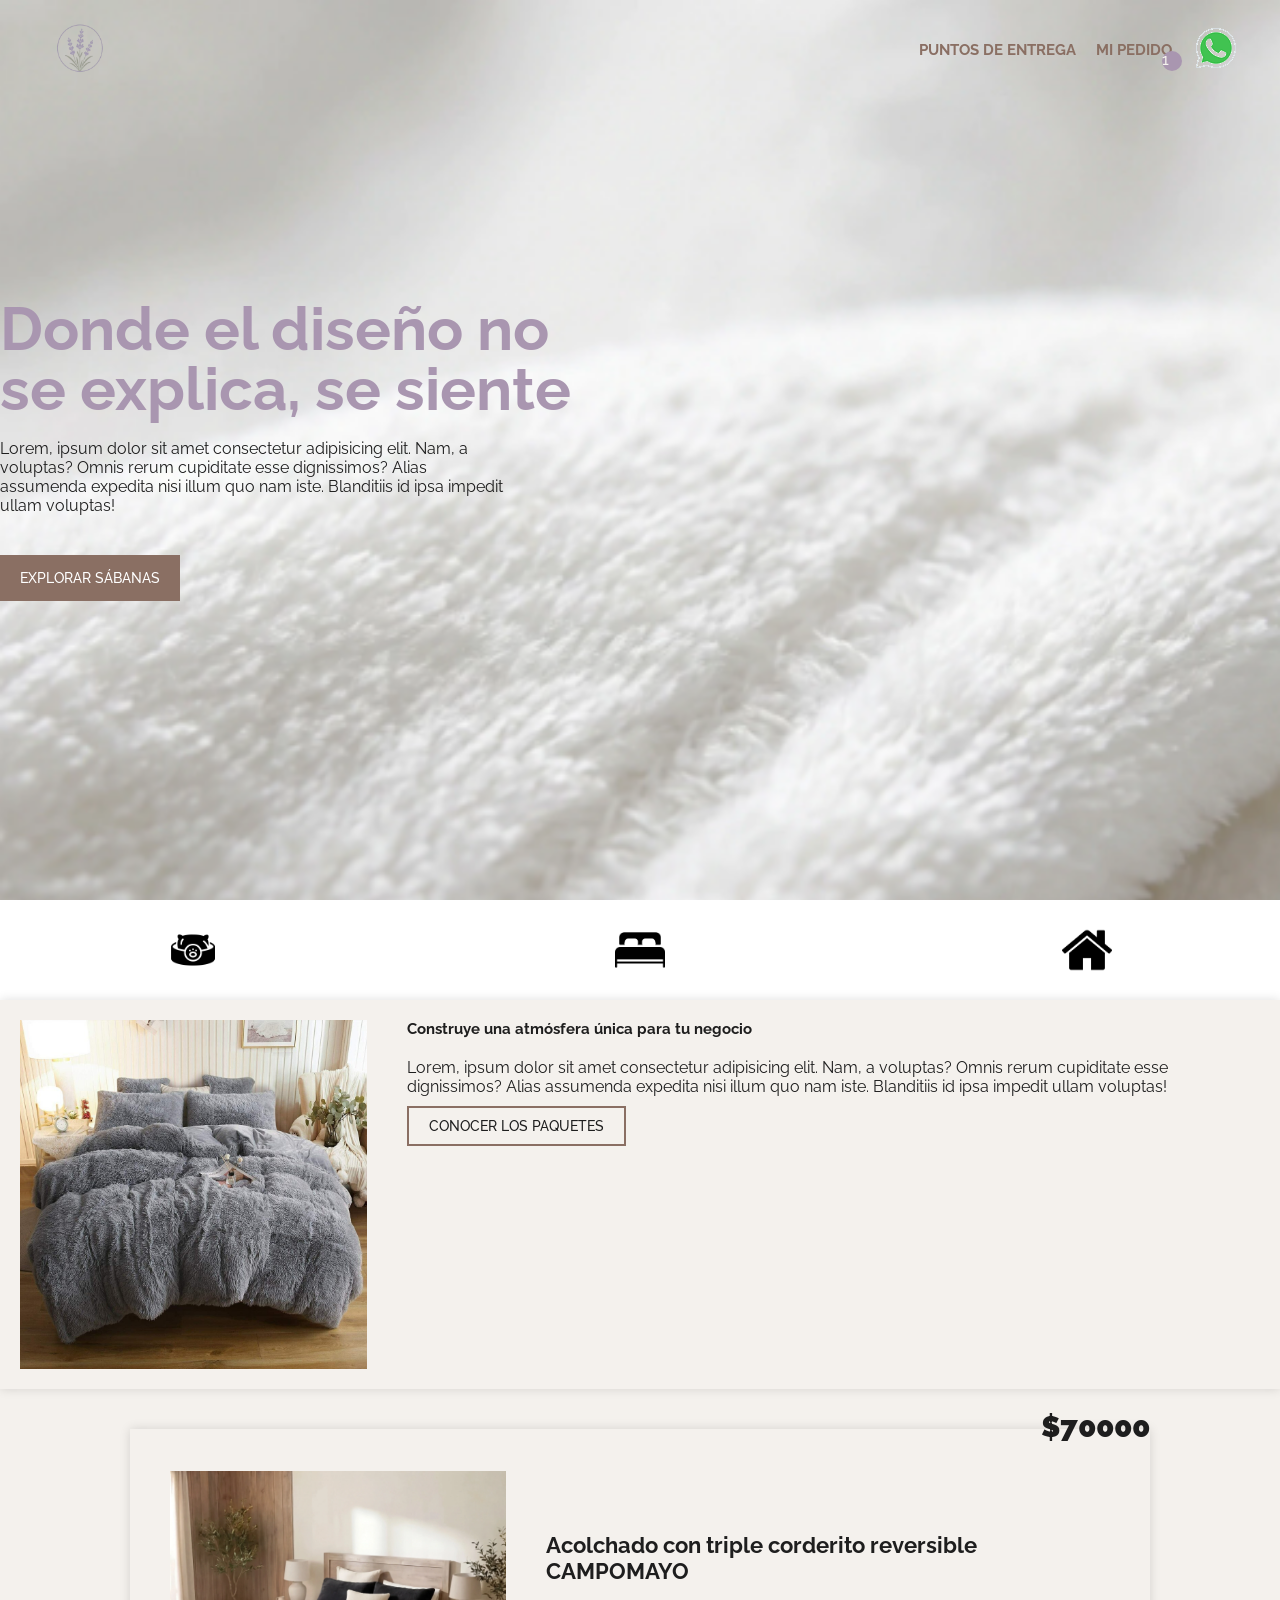
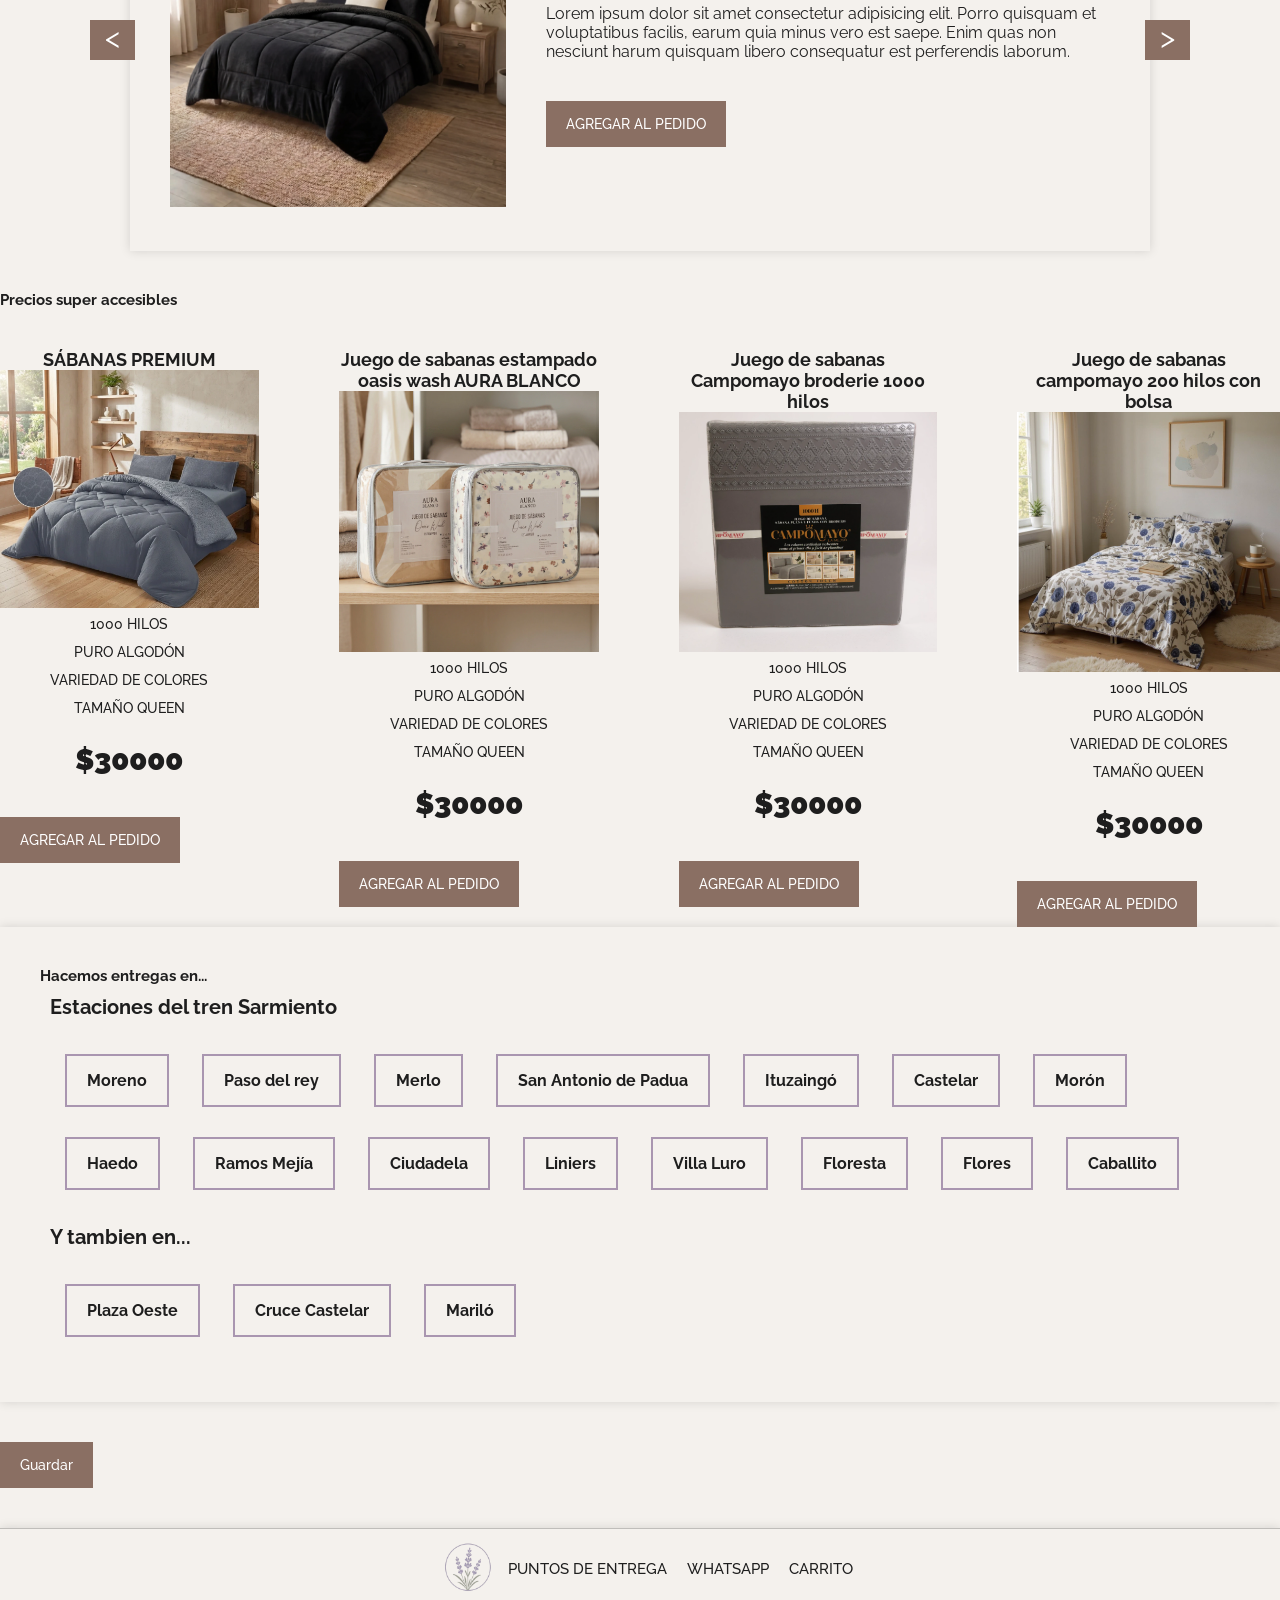
==== index.html @ 18beac32 "Soluciona funcionamiento del botón eliminar" ====
<!DOCTYPE html>
<html lang="en">
<head>
    <meta charset="UTF-8">
    <meta name="viewport" content="width=device-width, initial-scale=1.0">
    <title>Serena</title>
    <link rel="icon" href="./src/assets/images/Serena_logo.png" type="images/x-png">
    <link rel="preconnect" href="https://fonts.googleapis.com">
    <link rel="preconnect" href="https://fonts.gstatic.com" crossorigin>
    <link href="https://fonts.googleapis.com/css2?family=Raleway:ital,wght@0,100..900;1,100..900&display=swap" rel="stylesheet">
    <link rel="stylesheet" href="./styles.css">
    <link rel="stylesheet" href="./common.css">
</head>
<body>
    <header>
        <div class="header-container">
            <div class="logo-container">
                <img src="./src/assets/images/Serena_logo.png" alt="Lavandas logo de Serena">
            </div>
            <nav class="header-nav">
                <ul>
                    <li><a href="#delivery-points">PUNTOS DE ENTREGA</a></li>
                    <li>
                        <div class="mi-pedido">
                            <a href="./pedidos.html">MI PEDIDO</a>
                            <div class="numero">1</div>
                        </div>
                    </li>
                    <li><a href="https://wa.me/541136848154?text=Hola!%20Quiero%20hacer%20un%20pedido" target="_blank"><img class="wsp" src="./src/assets/images/icons8-whatsapp.gif" alt="WHATSAPP"></a></li>
                </ul>
            </nav>
        </div>
    </header>
    <main>
        <section id="inicio" class="grand-section">
            <div class="max-content">
                <div class="container">
                    <h1>Donde el diseño no se explica, se siente</h1>
                    <p>
                        Lorem, ipsum dolor sit amet consectetur adipisicing elit.
                         Nam, a voluptas? Omnis rerum cupiditate esse dignissimos? 
                         Alias assumenda expedita nisi illum quo nam iste. Blanditiis id ipsa impedit ullam voluptas!
                    </p>
                    <a href="#" class="link-default">EXPLORAR SÁBANAS</a>
                </div>
            </div>
        </section>
        <section class="brand-section">
            <img src="./src/assets/images/cama-para-mascotas.png" alt="Logo1">
            <img src="./src/assets/images/cama.png" alt="Logo2">
            <img src="./src/assets/images/casa.png" alt="Logo3">
        </section>
        <section class="presentation-section">
            <div class="presentation-container-image">
                <img src="./src/assets/images/Principal.jpg" alt="imagenDePresentacion">
            </div>
            <div class="presentation-text">
                <h2>Construye una atmósfera única para tu negocio</h2>
                <p>
                    Lorem, ipsum dolor sit amet consectetur adipisicing elit.
                        Nam, a voluptas? Omnis rerum cupiditate esse dignissimos? 
                        Alias assumenda expedita nisi illum quo nam iste. Blanditiis id ipsa impedit ullam voluptas!
                </p>
                <a href="#" class="link-default link-presentation">CONOCER LOS PAQUETES</a>
            </div>
        </section>
        <section class="slider-product-section">
            <div class="slider-container">
                <div class="slide-product">
                    <div class="slider-container-image">
                        <img src="./src/assets/images/Acolchado con triple corderito reversible CAMPOMAYO.png" alt="Producto1">
                    </div>
                    <div class="slide-container-description">
                        <h3>Acolchado con triple corderito reversible CAMPOMAYO</h3>
                        <p>Lorem ipsum dolor sit amet consectetur adipisicing elit. 
                            Porro quisquam et voluptatibus facilis, earum quia minus vero est saepe. 
                            Enim quas non nesciunt harum quisquam libero consequatur est perferendis laborum.
                        </p>
                        <button 
                        class="link-default agregar-pedido"
                        data-nombre="Acolchado con triple corderito reversible CAMPOMAYO"
                        data-precio="25000"
                        data-imagen="./src/assets/images/Acolchado con triple corderito reversible CAMPOMAYO.png"
                        data-cantidad="0">
                            AGREGAR AL PEDIDO
                        </button>
                        <p class="slide-product-price">$70000</p>
                    </div>
                </div>
                <div class="slide-product">
                    <div class="slider-container-image">
                        <img src="./src/assets/images/Acolchado terra soft 2 en 1 reversible liso AURA BLANCO.png" alt="Producto2">
                    </div>
                    <div class="slide-container-description">
                        <h3>Acolchado terra soft 2 en 1 reversible liso AURA BLANCO</h3>
                        <p>Lorem ipsum dolor sit amet consectetur adipisicing elit. 
                            Porro quisquam et voluptatibus facilis, earum quia minus vero est saepe. 
                            Enim quas non nesciunt harum quisquam libero consequatur est perferendis laborum.
                        </p>
                        <button 
                        class="link-default agregar-pedido"
                        data-nombre="Acolchado terra soft 2 en 1 reversible liso AURA BLANCO"
                        data-precio="25000"
                        data-imagen="../src/assets/images/Acolchado terra soft 2 en 1 reversible liso AURA BLANCO.png"
                        data-cantidad="0">
                            AGREGAR AL PEDIDO
                        </button>
                        <p class="slide-product-price">$30000</p>
                    </div>
                </div>
                <div class="slide-product">
                    <div class="slider-container-image">
                        <img src="./src/assets/images/Pijama conjunto polar teddy con capucha PARIS.png" alt="Producto3">
                    </div>
                    <div class="slide-container-description">
                        <h3>Pijama conjunto polar teddy con capucha PARIS</h3>
                        <p>Lorem ipsum dolor sit amet consectetur adipisicing elit. 
                            Porro quisquam et voluptatibus facilis, earum quia minus vero est saepe. 
                            Enim quas non nesciunt harum quisquam libero consequatur est perferendis laborum.
                        </p>
                        <button 
                        class="link-default agregar-pedido"
                        data-nombre="Pijama conjunto polar teddy con capucha PARISPijama conjunto polar teddy con capucha PARIS"
                        data-precio="30000"
                        data-imagen="./src/assets/images/Pijama conjunto polar teddy con capucha PARIS.png"
                        data-cantidad="0">
                            AGREGAR AL PEDIDO
                        </button>
                        <p class="slide-product-price">$30000</p>
                    </div>
                </div>
                <div class="slide-product">
                    <div class="slider-container-image agregar-pedido">
                        <img src="./src/assets/images/Manta piel de mono con corderito a tono.png" alt="Producto4">
                    </div>
                    <div class="slide-container-description">
                        <h3>Manta piel de mono con corderito a tono</h3>
                        <p>Lorem ipsum dolor sit amet consectetur adipisicing elit. 
                            Porro quisquam et voluptatibus facilis, earum quia minus vero est saepe. 
                            Enim quas non nesciunt harum quisquam libero consequatur est perferendis laborum.
                        </p>
                        <button 
                        class="link-default agregar-pedido"
                        data-nombre="Manta piel de mono con corderito a tono"
                        data-precio="35000"
                        data-imagen="./src/assets/images/Manta piel de mono con corderito a tono.png"
                        data-cantidad="0">
                            AGREGAR AL PEDIDO
                        </button>
                        <p class="slide-product-price">$35000</p>
                    </div>
                </div>
                <button class="arrow arrow-left"><</button>
                <button class="arrow arrow-right">></button>
            </div>
        </section>

        <section class="product-section-max-content">
            <h2>Precios super accesibles</h2>
            <div class="products-container">
                <div class="product">
                    <h4 class="product-name">SÁBANAS PREMIUM</h4>
                    <img src="./src/assets/images/EdredonConCorderito.png" alt="product1">
                    <ul>
                        <li>1000 HILOS</li>
                        <li>PURO ALGODÓN</li>
                        <li>VARIEDAD DE COLORES</li>
                        <li>TAMAÑO QUEEN</li>
                    </ul>
                    <p class="product-price">$30000</p>
                    <button
                    class="link-default agregar-pedido"
                    data-nombre="Sábanas Premium"
                    data-precio="30000"
                    data-imagen="./src/assets/images/EdredonConCorderito.png"
                    data-cantidad="0">
                        AGREGAR AL PEDIDO
                    </button>
                </div>
                <div class="product">
                    <h4 class="product-name">Juego de sabanas estampado oasis wash AURA BLANCO</h4>
                    <img src="./src/assets/images/Juego de sabanas estampado oasis wash AURA BLANCO.png" alt="product3">
                    <ul>
                        <li>1000 HILOS</li>
                        <li>PURO ALGODÓN</li>
                        <li>VARIEDAD DE COLORES</li>
                        <li>TAMAÑO QUEEN</li>
                    </ul>
                    <p class="product-price">$30000</p>
                    <button
                    class="link-default agregar-pedido"
                    data-nombre="Juego de sabanas estampado oasis wash AURA BLANCO"
                    data-precio="25000"
                    data-imagen="./src/assets/images/Juego de sabanas estampado oasis wash AURA BLANCO.png"
                    data-cantidad="0">
                        AGREGAR AL PEDIDO
                    </button>
                </div>
                <div class="product">
                    <h4 class="product-name">Juego de sabanas Campomayo broderie 1000 hilos</h4>
                    <img src="./src/assets/images/Juego de sabanas Campomayo broderie 1000 hilos.png" alt="product4">
                    <ul>
                        <li>1000 HILOS</li>
                        <li>PURO ALGODÓN</li>
                        <li>VARIEDAD DE COLORES</li>
                        <li>TAMAÑO QUEEN</li>
                    </ul>
                    <p class="product-price">$30000</p>
                    <button
                    class="link-default agregar-pedido"
                    data-nombre="Juego de sabanas estampado oasis wash AURA BLANCO"
                    data-precio="25000"
                    data-imagen="./src/assets/images/Juego de sabanas Campomayo broderie 1000 hilos.png"
                    data-cantidad="0">
                        AGREGAR AL PEDIDO
                    </button>
                </div>
                <div class="product">
                    <h4 class="product-name">Juego de sabanas campomayo 200 hilos con bolsa</h4>
                    <img src="./src/assets/images/Juego de sabanas campomayo 200 hilos con bolsa.png" alt="product5">
                    <ul>
                        <li>1000 HILOS</li>
                        <li>PURO ALGODÓN</li>
                        <li>VARIEDAD DE COLORES</li>
                        <li>TAMAÑO QUEEN</li>
                    </ul>
                    <p class="product-price">$30000</p>
                    <button
                    class="link-default agregar-pedido"
                    data-nombre="Juego de sabanas campomayo 200 hilos con bolsa"
                    data-precio="20000"
                    data-imagen="./src/assets/images/Juego de sabanas campomayo 200 hilos con bolsa.png"
                    data-cantidad="0">
                        AGREGAR AL PEDIDO
                    </button>
                </div>
            </div>
        </section>
        <section id="delivery-points" class="delivery-point-section">
            <h2> Hacemos entregas en... </h2>
            <h3>Estaciones del tren Sarmiento</h3>
            <div class="delivery-points">
                <p>Moreno</p>
                <p>Paso del rey</p>
                <p>Merlo</p>
                <p>San Antonio de Padua</p>
                <p>Ituzaingó</p>
                <p>Castelar</p>
                <p>Morón</p>
                <p>Haedo</p>
                <p>Ramos Mejía</p>
                <p>Ciudadela</p>
                <p>Liniers</p>
                <p>Villa Luro</p>
                <p>Floresta</p>
                <p>Flores</p>
                <p>Caballito</p>
            </div>
            <h3>Y tambien en...</h3>
            <div class="delivery-points">
                <p>Plaza Oeste</p>
                <p>Cruce Castelar</p>
                <p>Mariló</p>
            </div>
        </section>        
        <div class="product" >
            <button id="guardar" class="link-default">Guardar</button>
        </div>
    </main>
    <footer>
        <div class="footer-container">
            <div class="footer-container-logo">
                <img src="./src/assets/images/Serena_logo.png" alt="Logo Serena">
            </div>
            <nav class="nav-footer">
                <ul>
                    <li>PUNTOS DE ENTREGA</li>
                    <li>WHATSAPP</li>
                    <li>CARRITO</li>
                </ul>
            </nav>
        </div>
    </footer>
    <script src="./agregarProducto.js"></script>
    <script src="./sumarCantidad.js"></script>
</body>
</html>
---- styles.css ----
.max-content{
    max-width: 150rem;
    margin-inline: auto;
}   

.container p{
    max-width: 40%;
    font-size: 1.6rem;
}

.link-default{
    display: inline-block;
    padding: 1.5rem 2rem;
    text-decoration: none;
    font-size: 1.4rem;
    font-weight: 500;
    background-color: var(--secondary-color);
    color: white;
    margin-top: 4rem;
    border: none;

    transition: all .3s ease;
}

.link-default:hover{
    transform: scale(1.1);
    cursor: pointer;
}
.container{
    height: 100vh;
    align-content: center;
    background-image: url(./src/assets/images/portada.png);
    background-size: cover;
}

.grand-section h1{
    font-size: 6rem;
    max-width: 70%;
    color: var(--primary-color);
    text-wrap: balance;
    line-height: 1;
}

.link-presentation{
    border: 2px solid var(--secondary-color);
    background: none;
    padding: 1rem 2rem;
    margin-top: 1rem;
    color: var(--black-color);
}

.brand-section{
    margin-top: 0;
    display: flex;
    justify-content: center;
    align-items: center;
    gap: 6rem;
    height: 10rem;
    background-color: #ffff;
}

.brand-section img{
    height: 5rem;
    object-fit: scale-down;
    filter: grayscale(1);
}

.presentation-section{
    display: flex;
    gap: 4rem;
    box-shadow: 0 0 1rem #0002;
    padding: 2rem;
}

.presentation-container-image{
    flex-basis: 50%;
    max-height: 50rem;
}

.presentation-container-image img{
    object-fit: cover;
    height: 100%;
}

.presentation-container-text{
    flex-basis: 50%;
    padding: 2rem;
    align-content: center;
}

.presentation-max-content{
    max-width: 70%;
    margin-inline: auto;
}

.slider-product-section{
    max-width: 110rem;
    margin-inline: auto;
    position: relative;
    overflow: hidden;
}

.slider-container{
    display: flex;
    gap: 8rem;
    padding: 4rem;
    transition: transform .5s ease;
}

.arrow{
    position: absolute;
    top: calc(50% - 2rem);
    border: none;
    background-color: var(--secondary-color);
    font-size: 3rem;
    padding: 0 1.5rem .5rem;
    color: white;
}

.arrow-right{
    right: 0;
}

.arrow-left{
    left: 0;
}

.slide-product{
    position: relative;
    flex-basis: 100%;
    flex-shrink: 0;
    box-shadow: 0 0 10px #0002;
    display: flex;
    align-items: center;
    gap: 4rem;
    padding: 4rem;
}

.slide-container-image{
    flex-basis: 40%;
    flex-shrink: 0;
}

.slide-container-description{
    flex-basis: 60%;
    flex-shrink: 0;
}

.slide-container-description h3{
    font-size: 2.2rem;
}

.slide-product-price{
    font-size: 3rem;
    font-weight: 900;
    position: absolute;
    top: -4rem;
    right: 0;
}

.product-title{
    text-align: center;
}

.products-container{
    margin-top: 4rem;
    display: flex;
    gap: 8rem;
}

.product-name{
    text-align: center;
    font-size: 1.8rem;
}

.product > ul > li{
    font-size: 1.4rem;
    font-weight: 500;
    list-style: none;
    line-height: 2;
    text-align: center;
}

.product-price{
    font-size: 3rem;
    font-weight: 900;
    text-align: center;
}

.link-product{
    display: block;
    width: max-content;
    margin-inline: auto;
}

footer{
    margin-top: 4rem;
    padding: 2rem 8rem;
    height: 8rem;
    display: flex;
    justify-content: space-between;
    align-items: center;
    border-top: 1px solid #5555;
    box-shadow: 0 0 1rem #0002;
}

.footer-container-logo{
    width: 8rem;
}

.delivery-point-section{
    display: flex;
    flex-direction: column;
    box-shadow: 0 0 1rem #0002;
    padding: 4rem;
}

.delivery-point-section p{
    border: 0.2rem solid var(--primary-color);
    color: var(--black-color);
    display: inline-block;
    padding: 1.5rem 2rem;
    font-weight: 700;
    margin: 1.5rem;

    transition: all .3s ease;
}
.delivery-point-section p:hover{
    background-color: var(--primary-color);
    color: var(--bg-color);
    transform: scale(1.1);
    cursor: pointer;
}
.delivery-points{
    padding: 1rem;
}

.delivery-point-section h3{
    font-size: 2rem;
    color: var(--black-color);
    margin: 1rem;
}

.mi-pedido{
    position: relative;
}

.numero{
    position: absolute;
    display: inline-block;
    margin-top: 1rem;
    margin-left: -1rem;
    height: 2rem;
    width: 2rem;
    background-color: var(--primary-color);
    border-radius: 50%;
    color: var(--bg-color);
}

.mis-pedidos{
    display: inline-block;
    margin-top: 1rem;
}

@media(max-width: 768px){

    .max-content{
        margin: 5px;
    }

    .grand-section h1{
        font-size: 4rem;
        max-width: 100%;
    }

    .grand-section p{
        max-width: 100%;
    }

    .header-nav ul li,
    .nav-footer ul li{
        font-size: 1rem;
    }

    
    .presentation-section{
        flex-direction: column;
    }

    .brand-section{
        gap: 4rem;
        height: 6rem;
        background-color: #ffff;
    }

    .brand-section img{
        height: 4rem;
        object-fit: scale-down;
        filter: grayscale(1);
    }

    .slide-product, .products-container{
        flex-direction: column;
    }

    .link-default{
        display: block;
        width: fit-content;
        margin-inline: auto;
    }
}
---- common.css ----
*{
    margin: 0px;
    padding: 0px;
    box-sizing: border-box;
    font-family: "Raleway", sans-serif;
}

:root{
    --bg-color:#F4F1ED;
    --primary-color: #A996B0;
    --secondary-color: #8A6F63;
    --black-color: #1E1E1E;
}
.raleway {
  font-family: "Raleway", sans-serif;
  font-optical-sizing: auto;
  font-weight: 400;
  font-style: normal;
}

html{
    font-size: 10px;
}

body{
    background-color: var(--bg-color);
    color: var(--black-color);
}
header{
    position: absolute;
    top: 0;
    width: 100%;
}

a{
    text-decoration: none;
    font-weight: 700;
    color: var(--secondary-color);

    transition: all .3s ease;
}
a:hover{
    font-size: 1.7rem;
}

.header-container, .footer-container{
    display: flex;
    justify-content: space-between;
    align-items: center;
    height: 10rem;
    max-width: 120rem;
    margin-inline: auto;
}
.grand-section{
    margin-top: 0;
    height: 100vh;
    background: linear-gradient(to right, #0002 40%, transparent 60%);
    background-size: cover;
    background-position: bottom;
}

.logo-container{
    width: 8rem;
}

.footer-container-logo{
    width: 8rem;
}

nav ul{
    display: flex;
    gap: 2rem;
    align-items: center;
}

.header-nav ul li,
.nav-footer ul li{
    list-style: none;
    font-size: 1.5rem;
    font-weight: 500;
}
p{
    font-size: 1.6rem;
    margin-top: 2rem;
}

img{
    width: 100%;
}
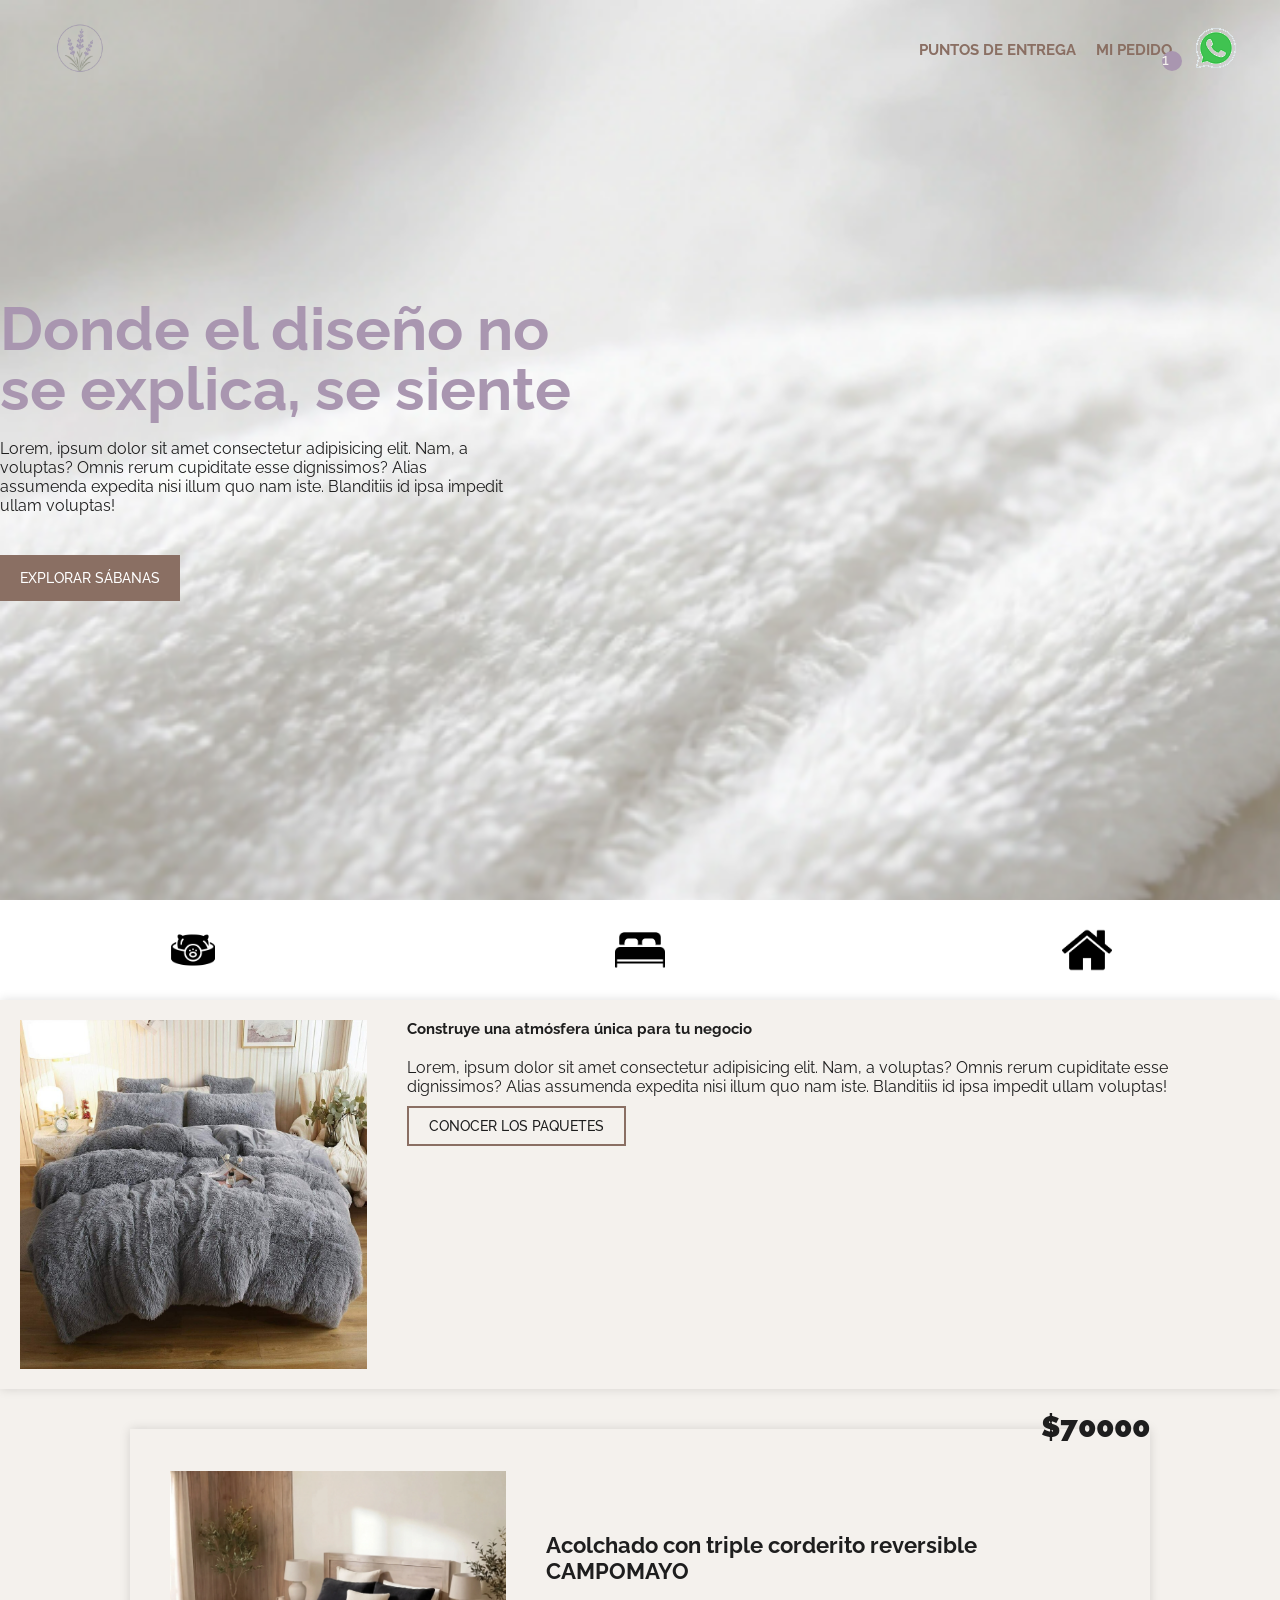
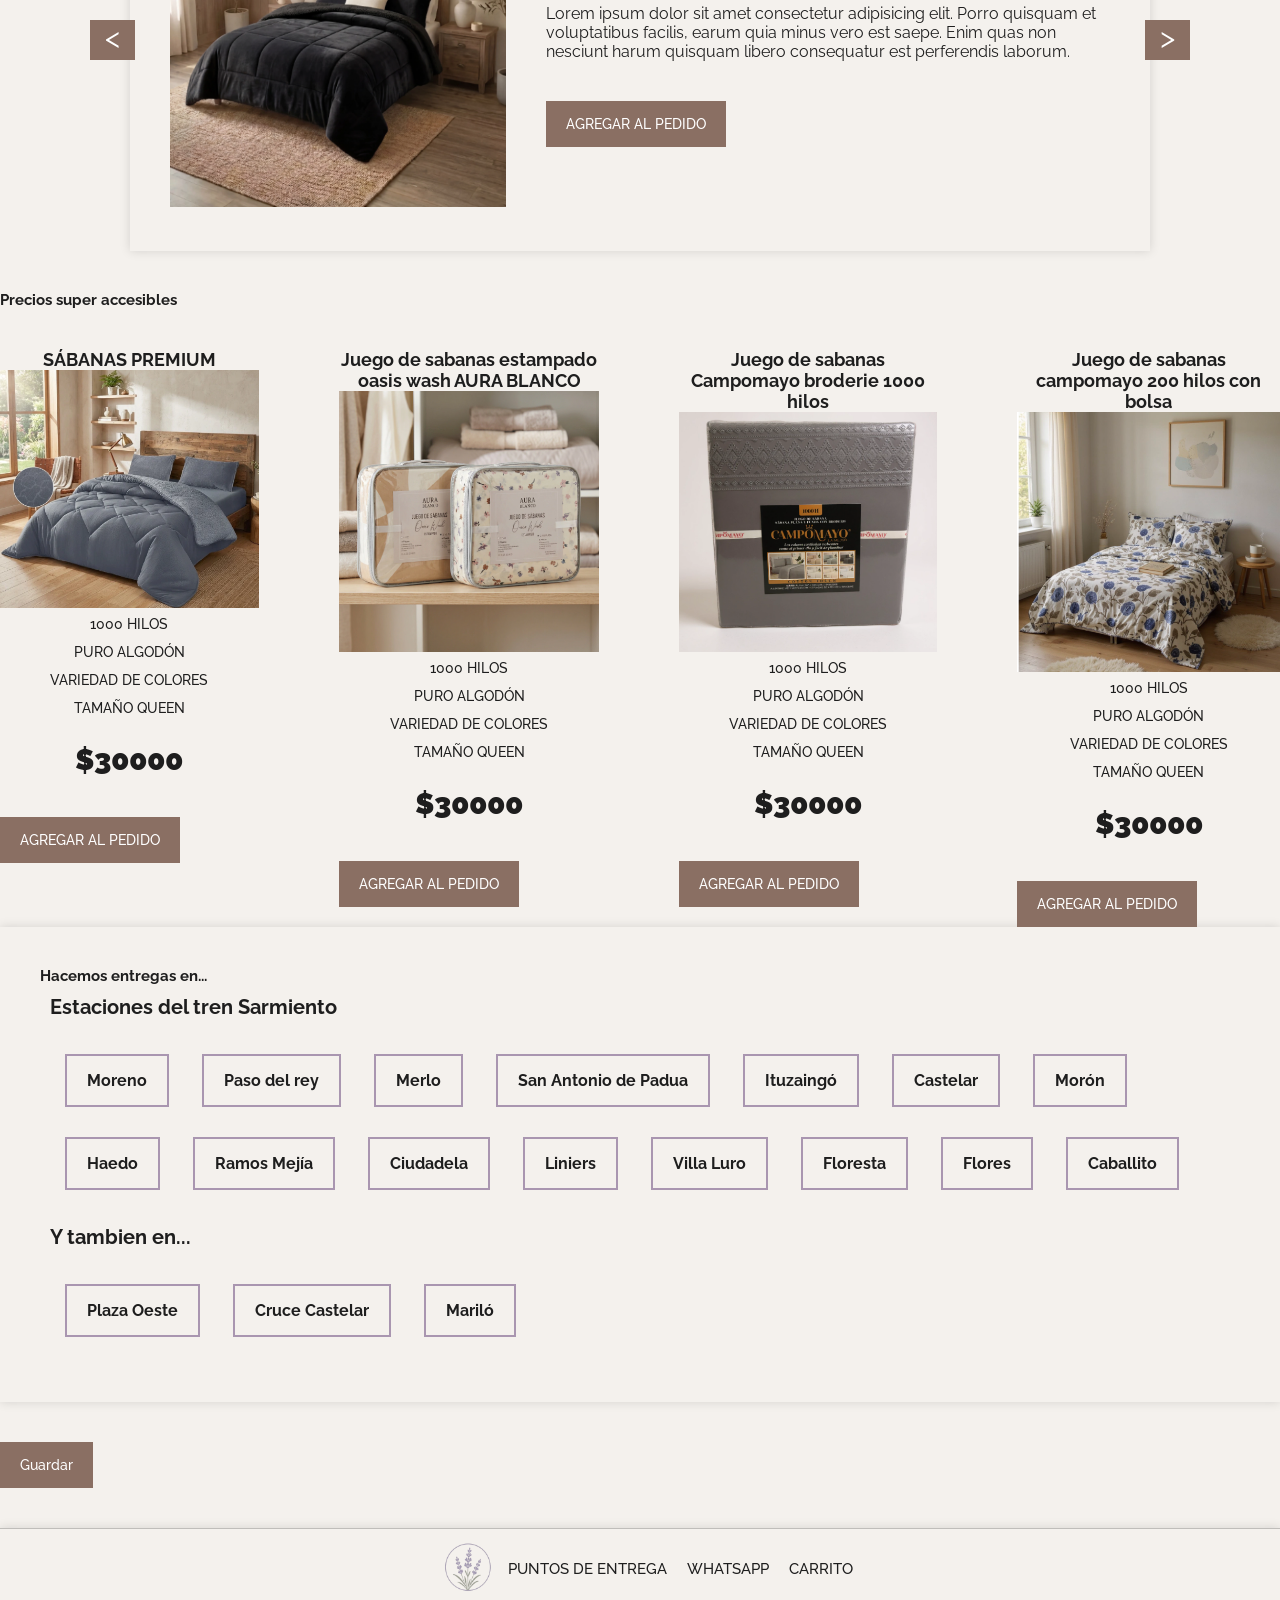
==== commit 3822b816: "Agrega funcionamiento a botones + y -" ====
--- a/index.html
+++ b/index.html
@@ -283,5 +283,7 @@
     </footer>
     <script src="./agregarProducto.js"></script>
     <script src="./sumarCantidad.js"></script>
+    <script src="./restarCantidad.js"></script>
+    <script src="./pedidos.js"></script>
 </body>
 </html>
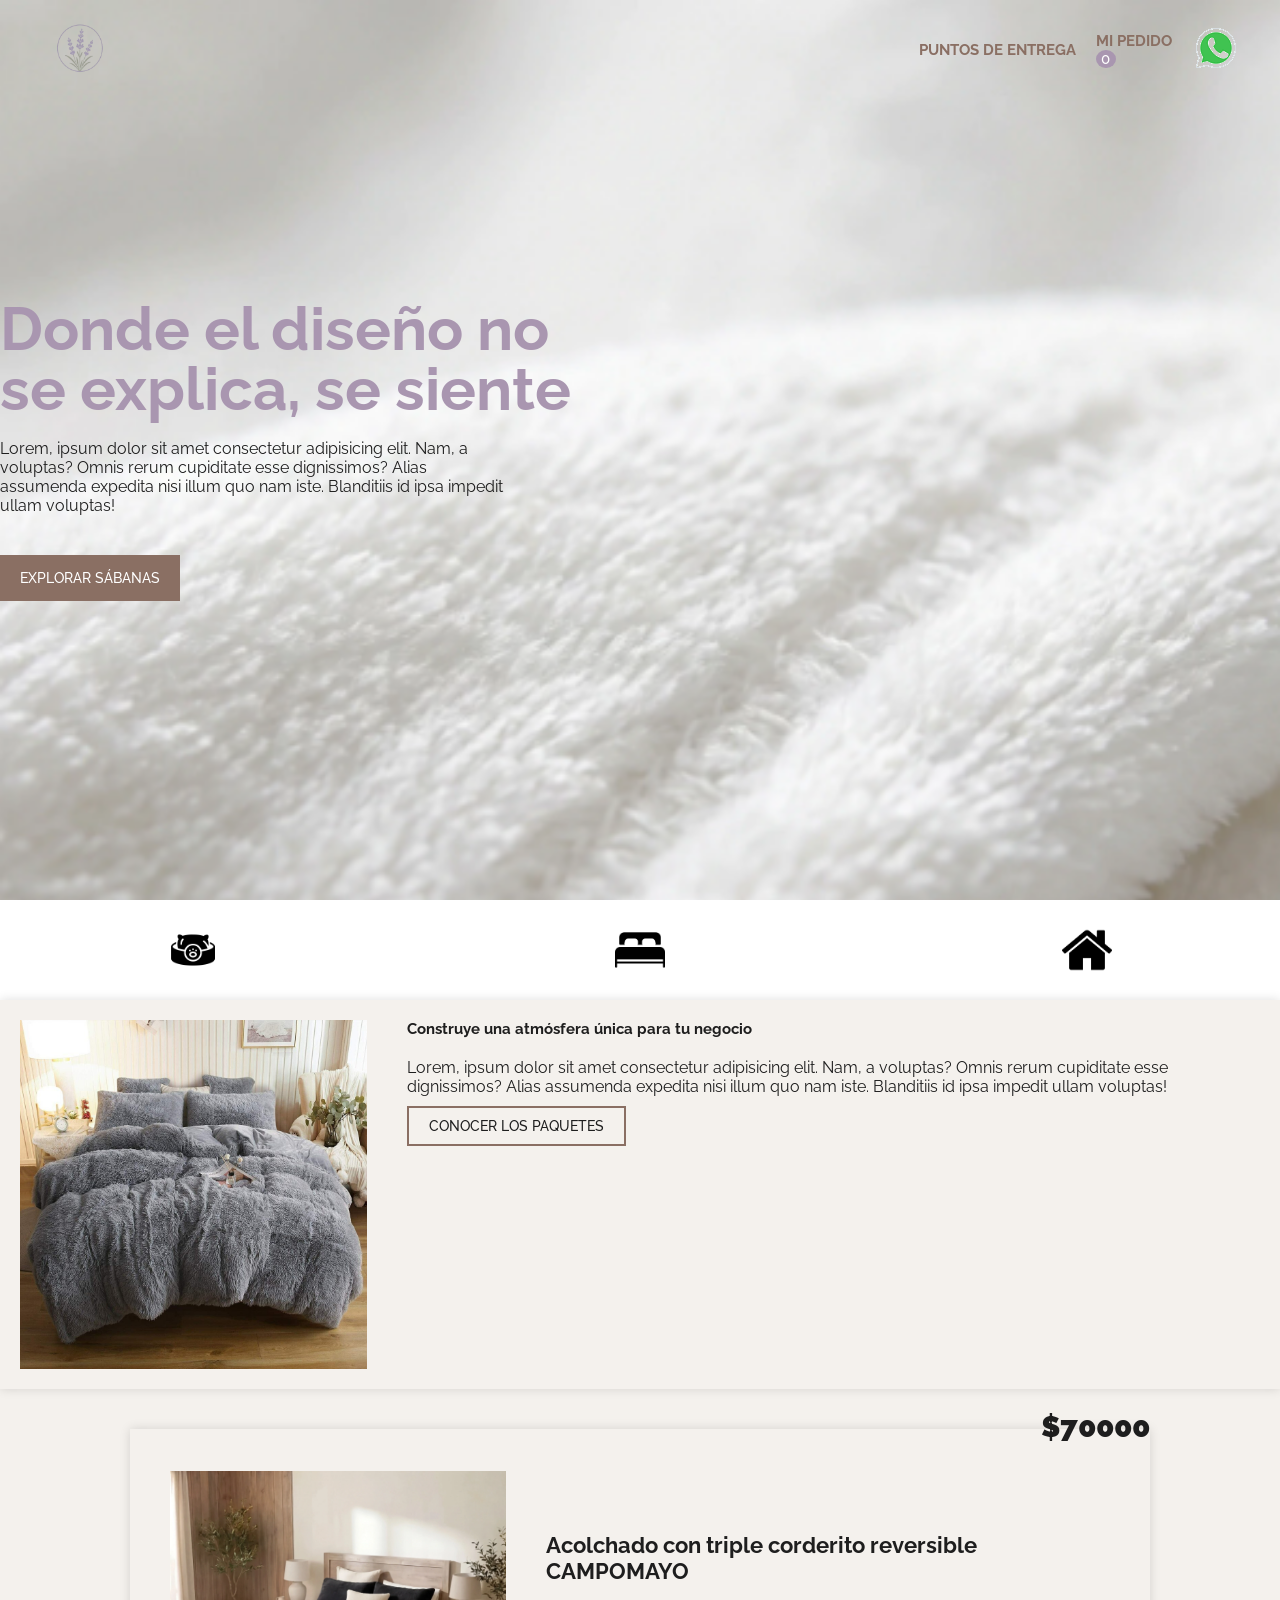
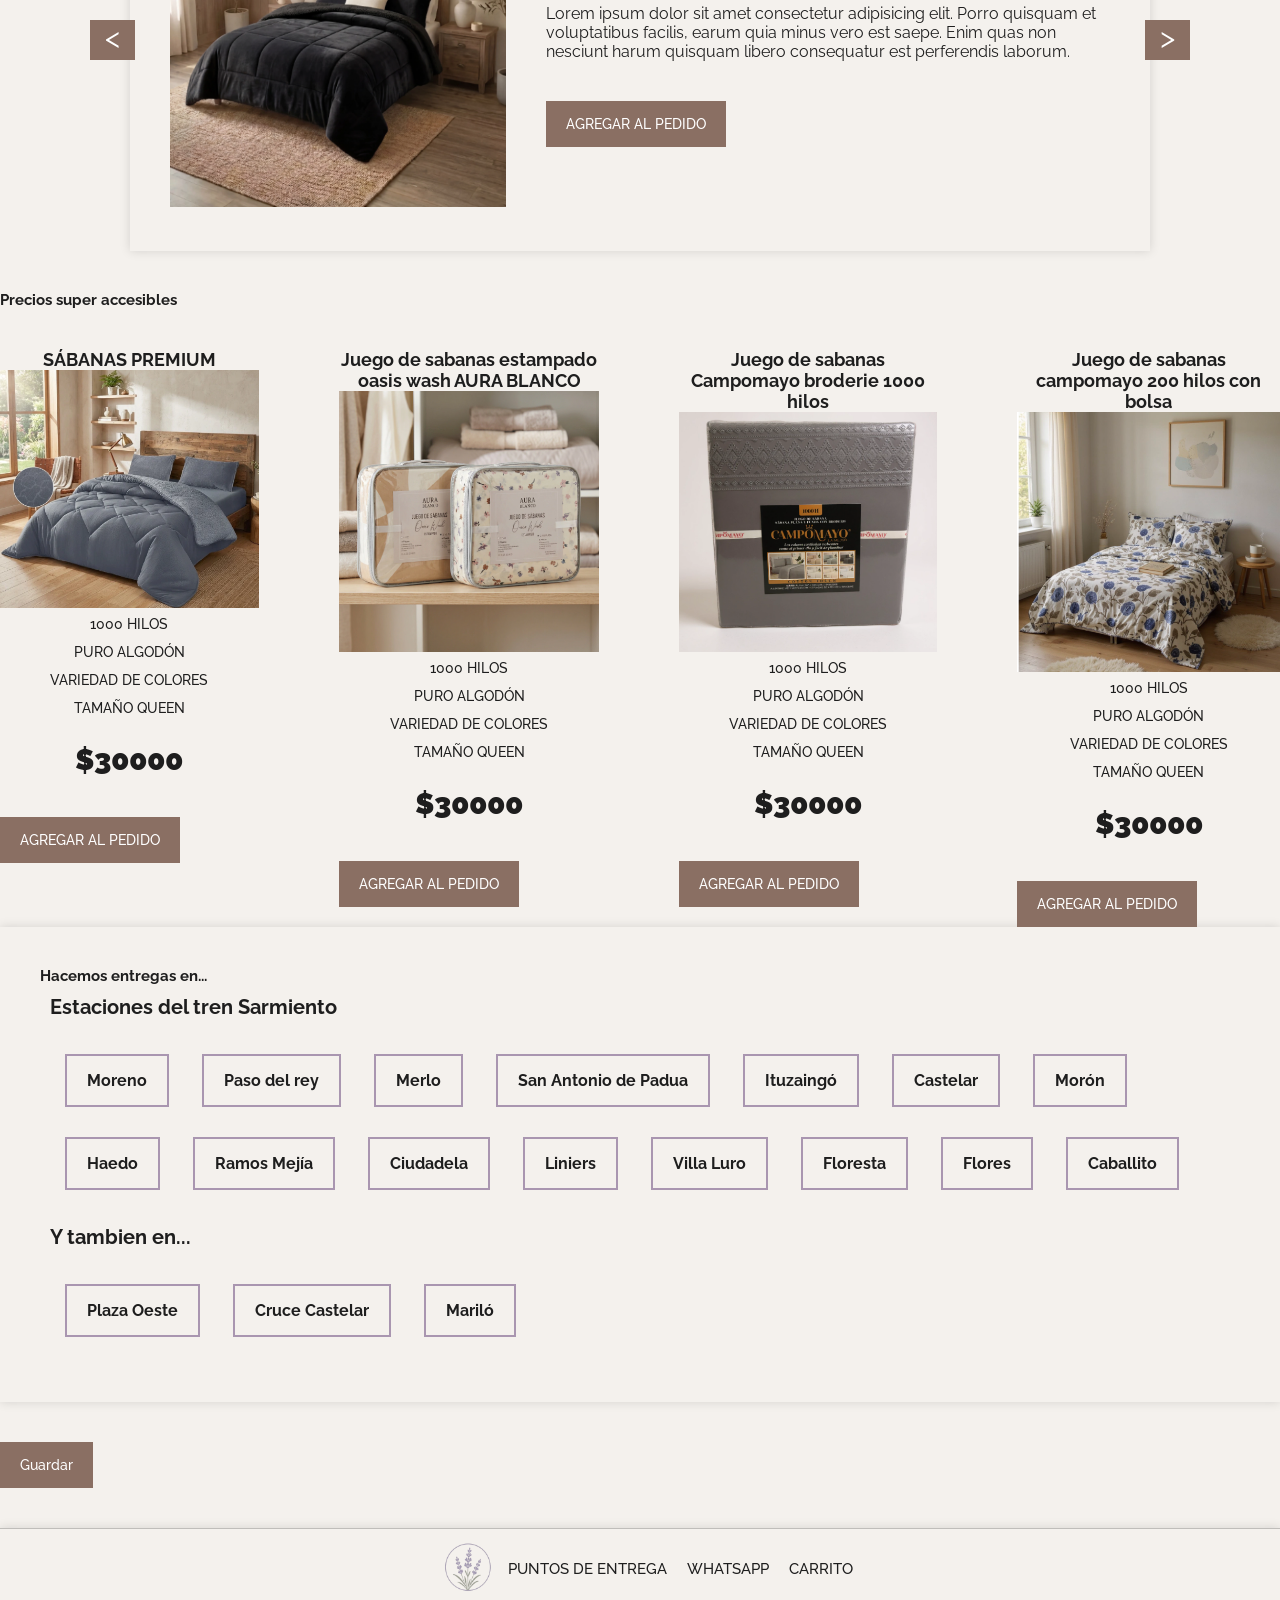
==== commit 73045fad: "Agrega funcionalidad al marcador de cantidad de productos en pedidos" ====
--- a/index.html
+++ b/index.html
@@ -23,7 +23,7 @@
                     <li>
                         <div class="mi-pedido">
                             <a href="./pedidos.html">MI PEDIDO</a>
-                            <div class="numero">1</div>
+                            <div id="marcador" class="marcador">1</div>
                         </div>
                     </li>
                     <li><a href="https://wa.me/541136848154?text=Hola!%20Quiero%20hacer%20un%20pedido" target="_blank"><img class="wsp" src="./src/assets/images/icons8-whatsapp.gif" alt="WHATSAPP"></a></li>
@@ -285,5 +285,6 @@
     <script src="./sumarCantidad.js"></script>
     <script src="./restarCantidad.js"></script>
     <script src="./pedidos.js"></script>
+    <script src="./marcador.js"></script>
 </body>
 </html>
--- a/styles.css
+++ b/styles.css
@@ -262,6 +262,16 @@
     margin-top: 1rem;
 }
 
+.marcador{
+    background-color: #A996B0;
+    color: white;
+    width: 1.3em;
+    border-radius: 50%;
+    display: flex;
+    align-items: center;
+    justify-content: center;
+
+}
 @media(max-width: 768px){
 
     .max-content{
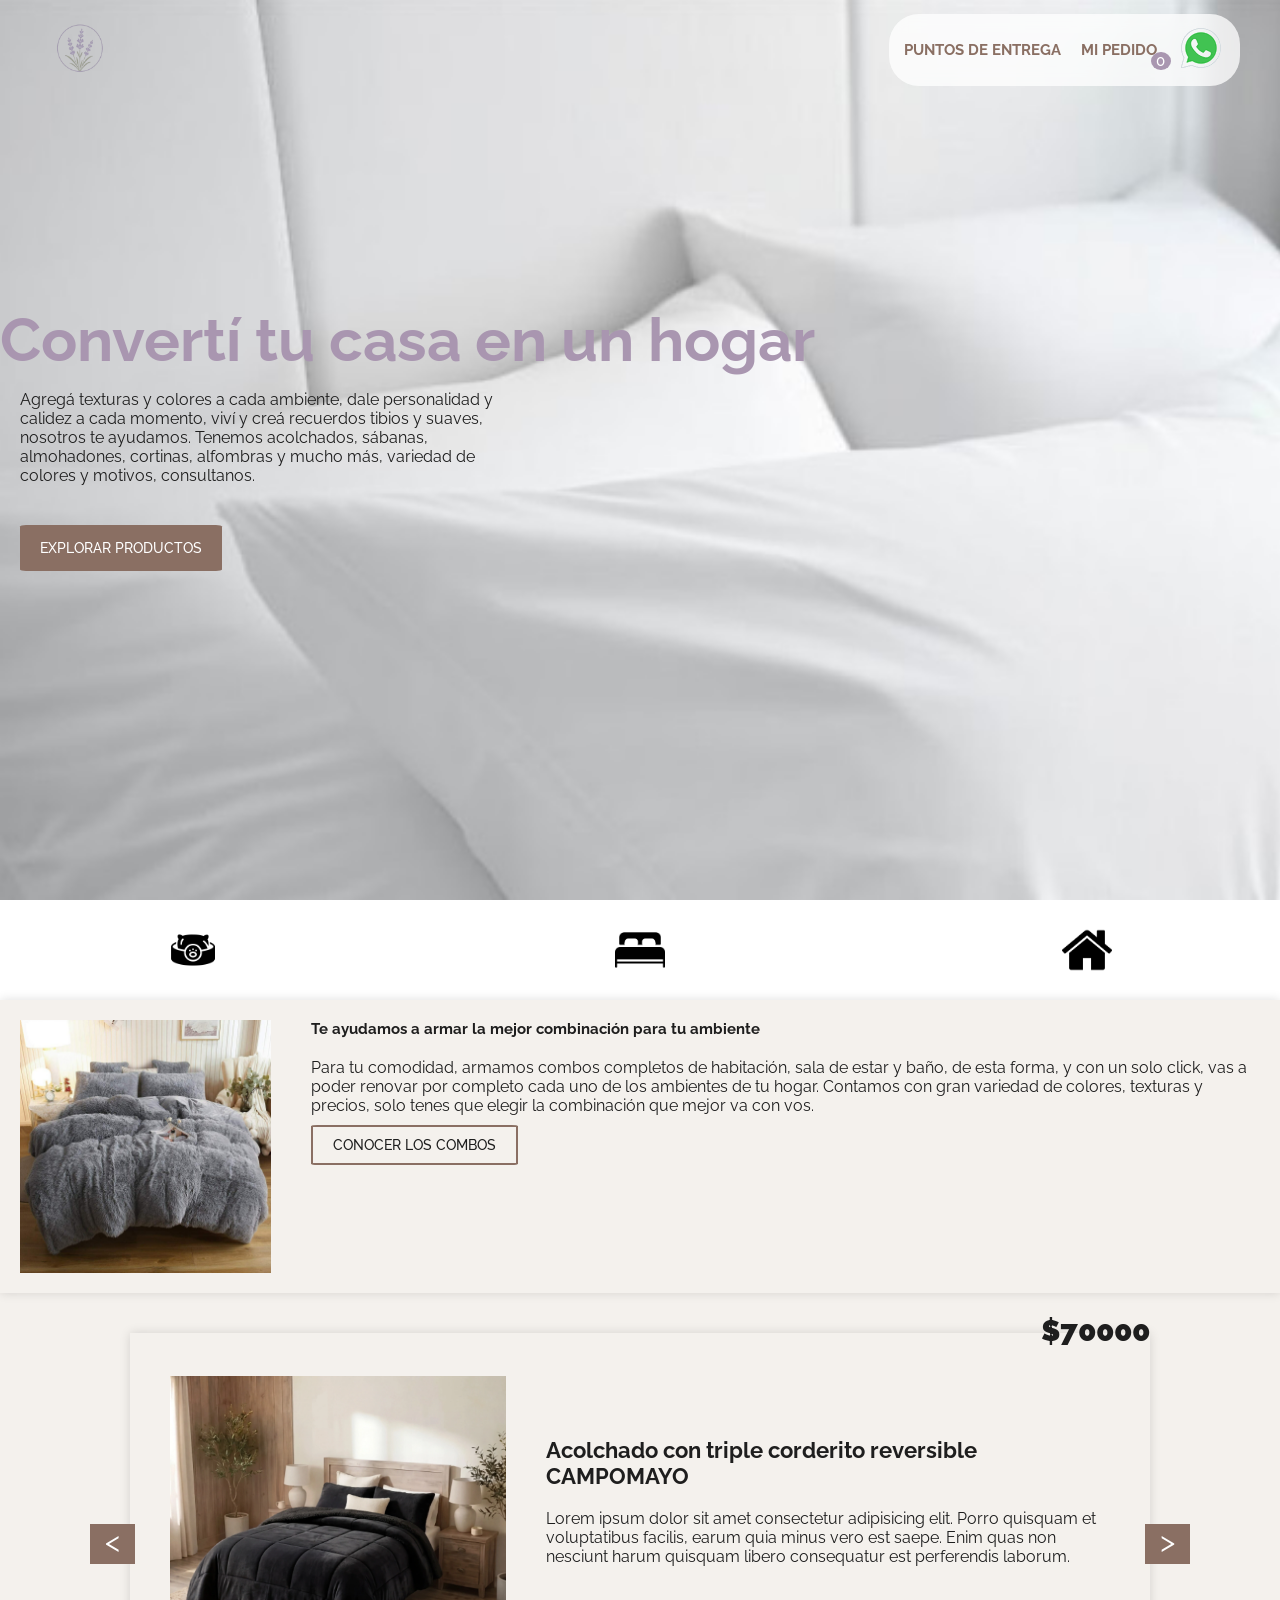
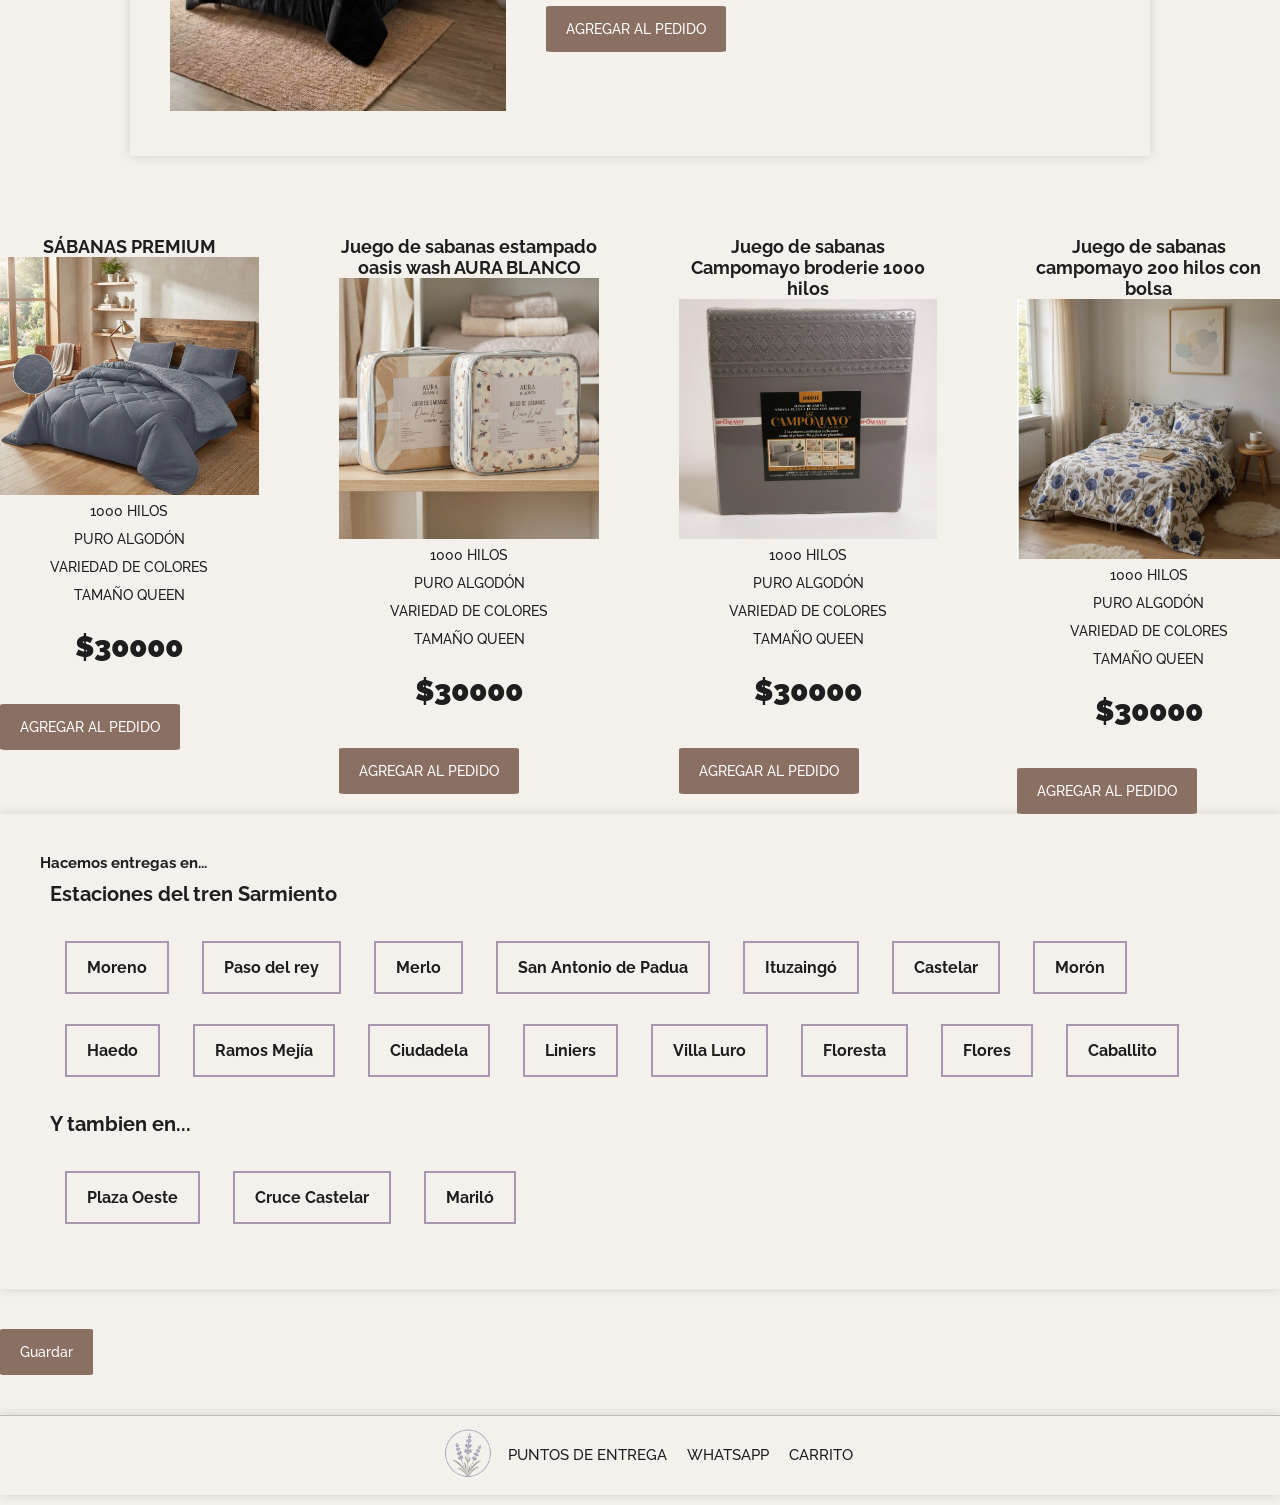
==== commit 29614567: "Agrega funcionamiento al carrusel" ====
--- a/index.html
+++ b/index.html
@@ -35,13 +35,12 @@
         <section id="inicio" class="grand-section">
             <div class="max-content">
                 <div class="container">
-                    <h1>Donde el diseño no se explica, se siente</h1>
+                    <h1>Convertí tu casa en un hogar</h1>
                     <p>
-                        Lorem, ipsum dolor sit amet consectetur adipisicing elit.
-                         Nam, a voluptas? Omnis rerum cupiditate esse dignissimos? 
-                         Alias assumenda expedita nisi illum quo nam iste. Blanditiis id ipsa impedit ullam voluptas!
+                        Agregá texturas y colores a cada ambiente, dale personalidad y calidez a cada momento, viví y creá recuerdos tibios y suaves, nosotros te ayudamos.
+                        Tenemos acolchados, sábanas, almohadones, cortinas, alfombras y mucho más, variedad de colores y motivos, consultanos.
                     </p>
-                    <a href="#" class="link-default">EXPLORAR SÁBANAS</a>
+                    <a href="#slider-product-section" class="link-default">EXPLORAR PRODUCTOS</a>
                 </div>
             </div>
         </section>
@@ -55,17 +54,18 @@
                 <img src="./src/assets/images/Principal.jpg" alt="imagenDePresentacion">
             </div>
             <div class="presentation-text">
-                <h2>Construye una atmósfera única para tu negocio</h2>
+                <h2>Te ayudamos a armar la mejor combinación para tu ambiente</h2>
                 <p>
-                    Lorem, ipsum dolor sit amet consectetur adipisicing elit.
-                        Nam, a voluptas? Omnis rerum cupiditate esse dignissimos? 
-                        Alias assumenda expedita nisi illum quo nam iste. Blanditiis id ipsa impedit ullam voluptas!
+                    Para tu comodidad, armamos combos completos de habitación, sala de estar y baño, de esta forma,
+                    y con un solo click, vas a poder renovar por completo cada uno de los ambientes de tu hogar.
+                    Contamos con gran variedad de colores, texturas y precios, solo tenes que elegir la combinación que 
+                    mejor va con vos.
                 </p>
-                <a href="#" class="link-default link-presentation">CONOCER LOS PAQUETES</a>
-            </div>
-        </section>
-        <section class="slider-product-section">
-            <div class="slider-container">
+                <a href="#" class="link-default link-presentation">CONOCER LOS COMBOS</a>
+            </div>
+        </section>
+        <section class="slider-product-section" id="slider-product-section">
+            <div class="slider-container" id="slider-container">
                 <div class="slide-product">
                     <div class="slider-container-image">
                         <img src="./src/assets/images/Acolchado con triple corderito reversible CAMPOMAYO.png" alt="Producto1">
@@ -150,13 +150,12 @@
                         <p class="slide-product-price">$35000</p>
                     </div>
                 </div>
-                <button class="arrow arrow-left"><</button>
-                <button class="arrow arrow-right">></button>
-            </div>
+            </div>
+            <button class="arrow arrow-left" id="boton-anterior" onclick="anterior()"><</button>
+            <button class="arrow arrow-right" id="boton-siguiente" onclick="siguiente()">></button>
         </section>
 
         <section class="product-section-max-content">
-            <h2>Precios super accesibles</h2>
             <div class="products-container">
                 <div class="product">
                     <h4 class="product-name">SÁBANAS PREMIUM</h4>
@@ -286,5 +285,6 @@
     <script src="./restarCantidad.js"></script>
     <script src="./pedidos.js"></script>
     <script src="./marcador.js"></script>
+    <script src="./actualizarCarrusel.js"></script>
 </body>
 </html>
--- a/styles.css
+++ b/styles.css
@@ -6,8 +6,12 @@
 .container p{
     max-width: 40%;
     font-size: 1.6rem;
-}
-
+    margin: 2rem;
+}
+.container a{
+    margin: 2rem;
+    border-radius: 3%;
+}
 .link-default{
     display: inline-block;
     padding: 1.5rem 2rem;
@@ -18,7 +22,7 @@
     color: white;
     margin-top: 4rem;
     border: none;
-
+    border-radius: 3%;
     transition: all .3s ease;
 }
 
@@ -29,8 +33,14 @@
 .container{
     height: 100vh;
     align-content: center;
-    background-image: url(./src/assets/images/portada.png);
+    background-image: url(./src/assets/images/portada.jpg);
     background-size: cover;
+}
+.header-nav {
+    background-color: rgba(255, 255, 255, 0.75);
+    backdrop-filter: blur(8px);
+    padding: 10px 15px;
+    border-radius: 30px;
 }
 
 .grand-section h1{
@@ -104,7 +114,7 @@
     display: flex;
     gap: 8rem;
     padding: 4rem;
-    transition: transform .5s ease;
+    transition: transform 0.8s ease-in-out;
 }
 
 .arrow{
@@ -270,7 +280,9 @@
     display: flex;
     align-items: center;
     justify-content: center;
-
+    position: absolute;
+    left: 7rem;
+    top: 1.1rem;
 }
 @media(max-width: 768px){
 
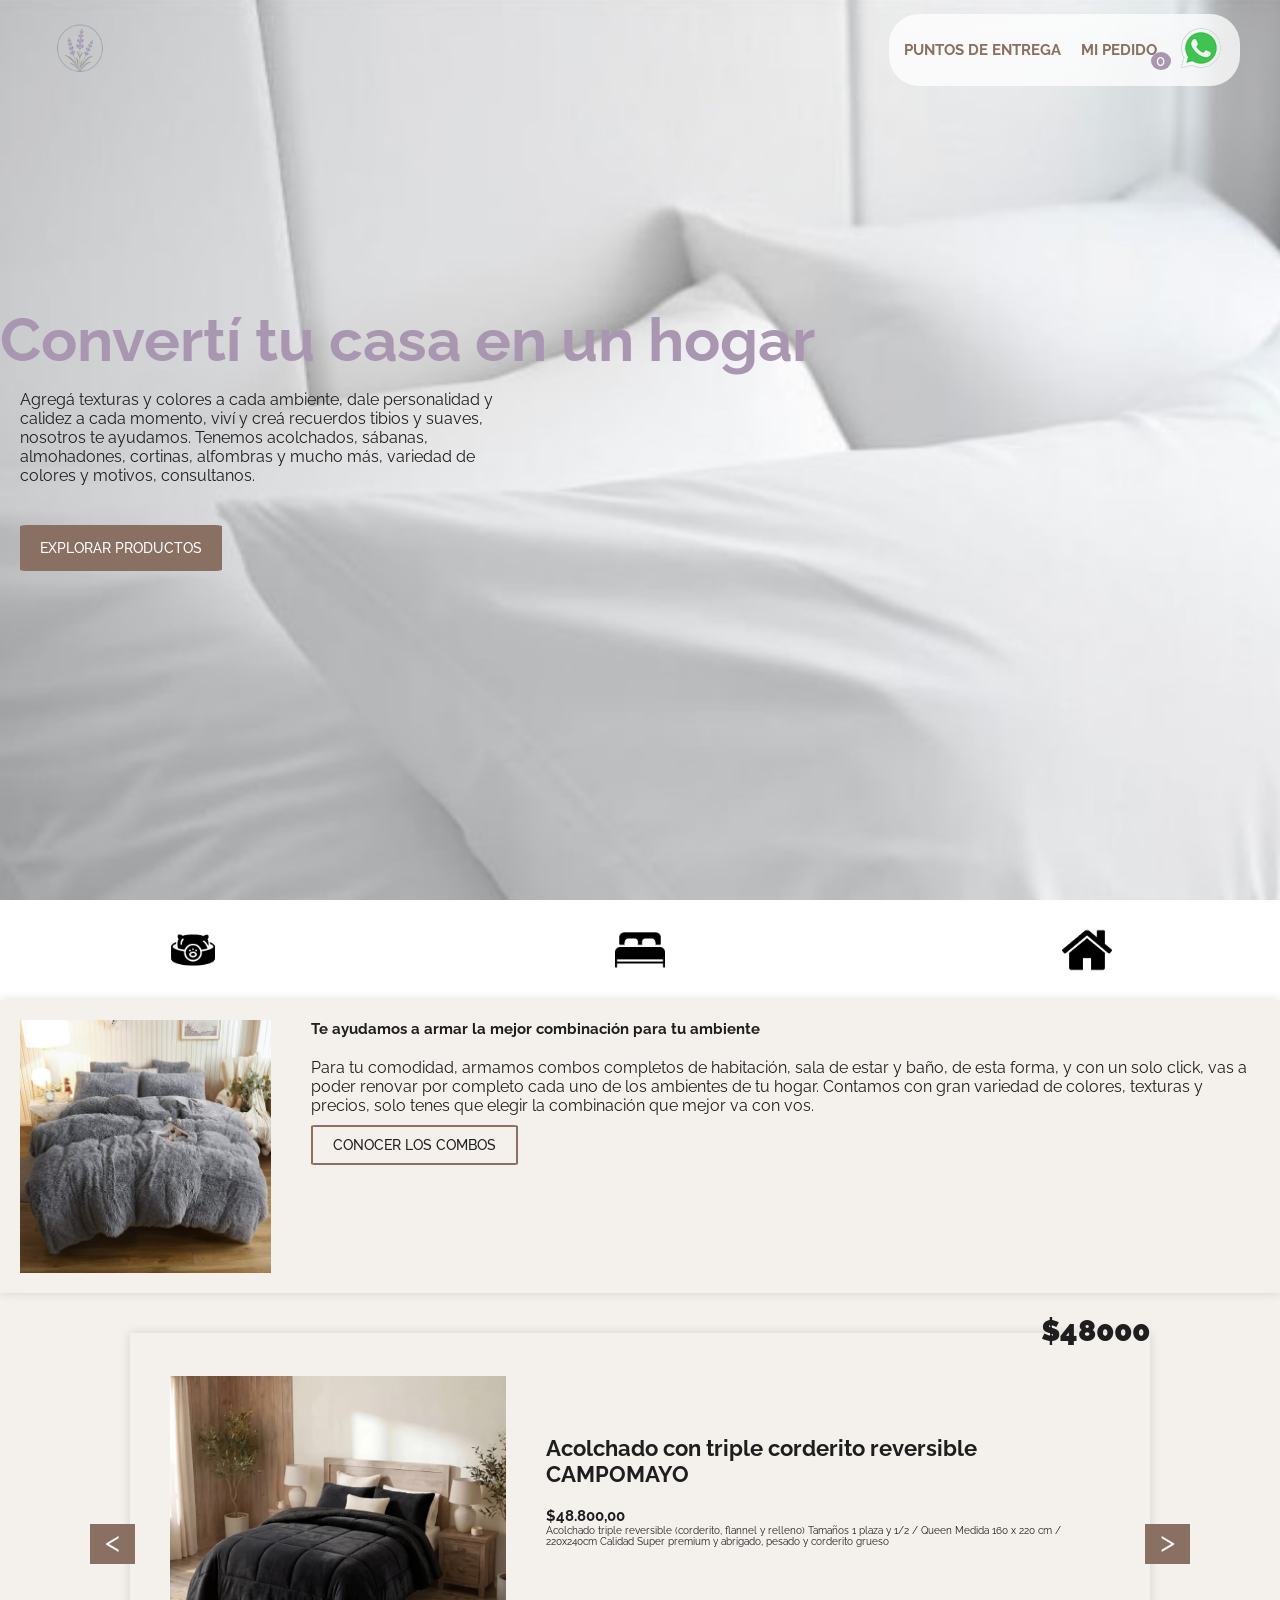
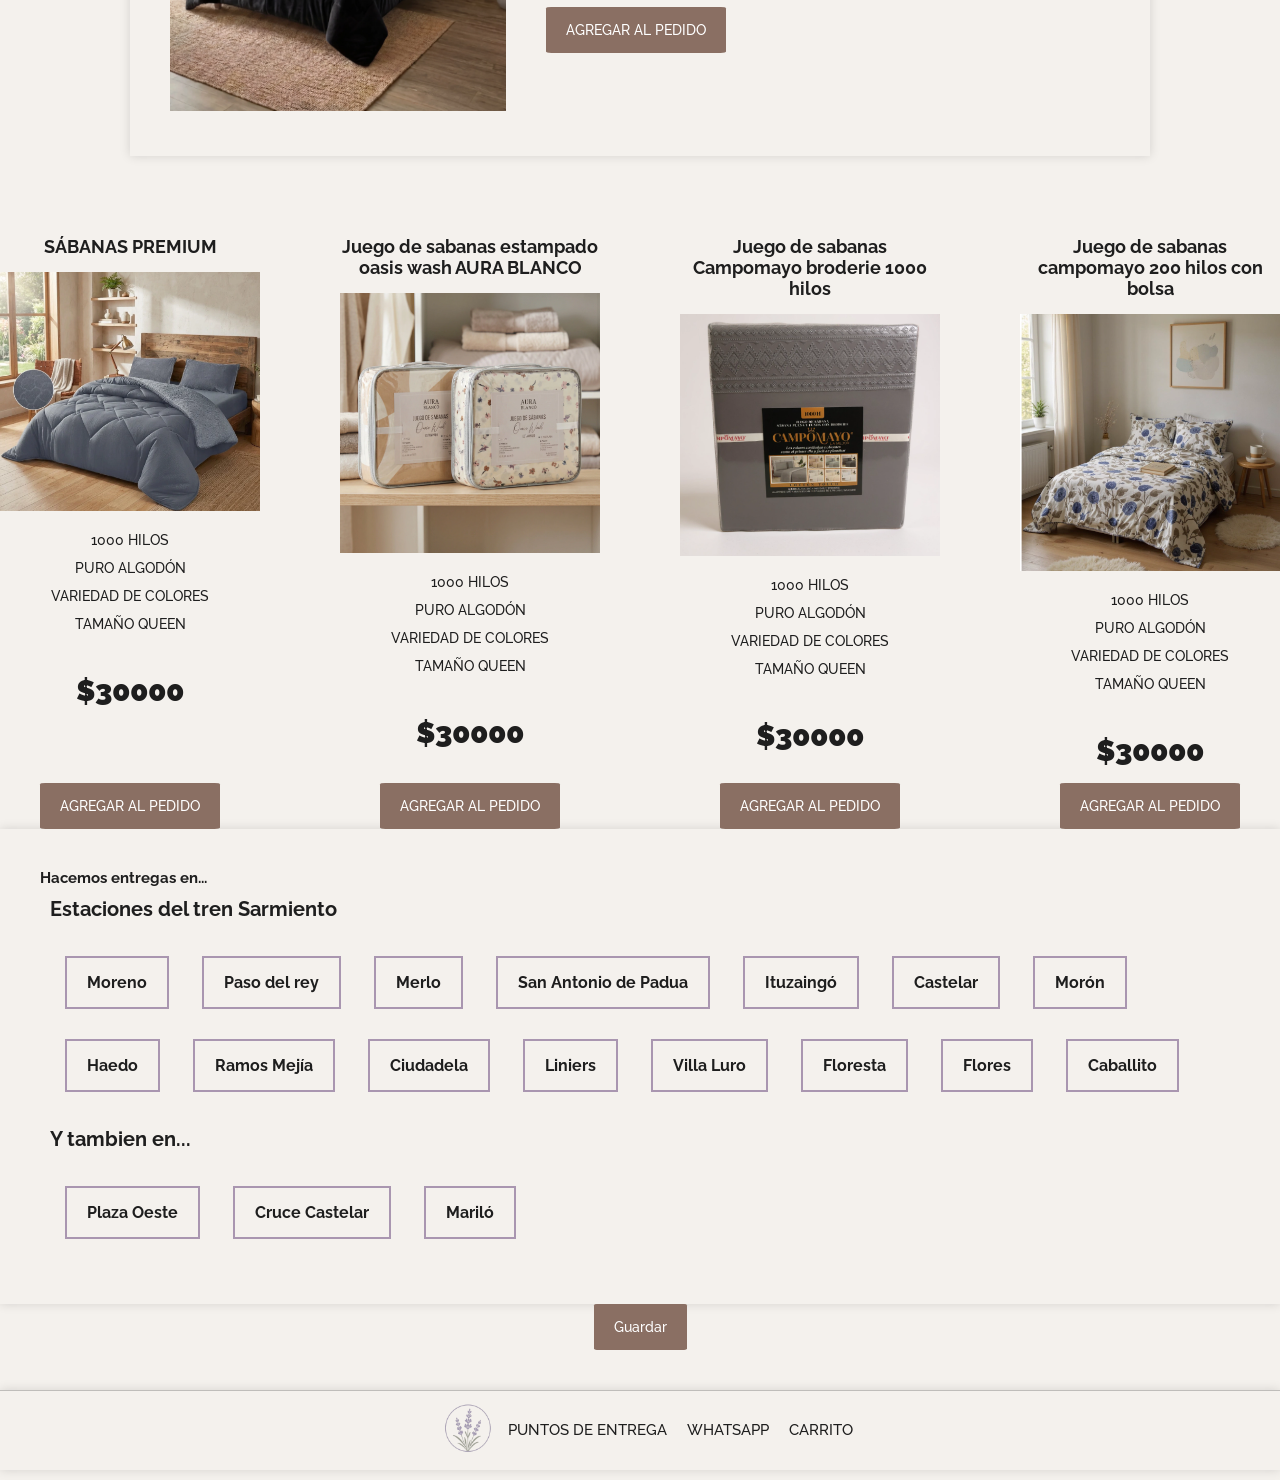
==== commit ca949ac4: "Soluciona problemas de centrado de productos" ====
--- a/index.html
+++ b/index.html
@@ -72,40 +72,45 @@
                     </div>
                     <div class="slide-container-description">
                         <h3>Acolchado con triple corderito reversible CAMPOMAYO</h3>
-                        <p>Lorem ipsum dolor sit amet consectetur adipisicing elit. 
-                            Porro quisquam et voluptatibus facilis, earum quia minus vero est saepe. 
-                            Enim quas non nesciunt harum quisquam libero consequatur est perferendis laborum.
+                        <p>
+                            <h1>$48.800,00</h1>
+                            Acolchado triple reversible (corderito, flannel y relleno)
+                            Tamaños	1 plaza y 1/2 / Queen
+                            Medida	160 x 220 cm / 220x240cm
+                            Calidad	Super premium y abrigado, pesado y corderito grueso
                         </p>
                         <button 
                         class="link-default agregar-pedido"
                         data-nombre="Acolchado con triple corderito reversible CAMPOMAYO"
-                        data-precio="25000"
+                        data-precio="48000"
                         data-imagen="./src/assets/images/Acolchado con triple corderito reversible CAMPOMAYO.png"
                         data-cantidad="0">
                             AGREGAR AL PEDIDO
                         </button>
-                        <p class="slide-product-price">$70000</p>
+                        <p class="slide-product-price">$48000</p>
                     </div>
                 </div>
                 <div class="slide-product">
                     <div class="slider-container-image">
-                        <img src="./src/assets/images/Acolchado terra soft 2 en 1 reversible liso AURA BLANCO.png" alt="Producto2">
-                    </div>
-                    <div class="slide-container-description">
-                        <h3>Acolchado terra soft 2 en 1 reversible liso AURA BLANCO</h3>
-                        <p>Lorem ipsum dolor sit amet consectetur adipisicing elit. 
-                            Porro quisquam et voluptatibus facilis, earum quia minus vero est saepe. 
-                            Enim quas non nesciunt harum quisquam libero consequatur est perferendis laborum.
-                        </p>
-                        <button 
-                        class="link-default agregar-pedido"
-                        data-nombre="Acolchado terra soft 2 en 1 reversible liso AURA BLANCO"
-                        data-precio="25000"
-                        data-imagen="../src/assets/images/Acolchado terra soft 2 en 1 reversible liso AURA BLANCO.png"
-                        data-cantidad="0">
-                            AGREGAR AL PEDIDO
-                        </button>
-                        <p class="slide-product-price">$30000</p>
+                        <img src="./src/assets/images/Manta de chenille Terra JEAN CARTIER.png" alt="Producto2">
+                    </div>
+                    <div class="slide-container-description">
+                        <h3>Manta de chenille Terra JEAN CARTIER</h3>
+                        <p>
+                            <h1>$18.000,00</h1>
+                            Manta de chenille Terra,
+                            Medida	150 x 120 cm,
+                            Colores	Rombo negro · Rombo vison
+                        </p>
+                        <button 
+                        class="link-default agregar-pedido"
+                        data-nombre="Manta de chenille Terra JEAN CARTIER"
+                        data-precio="18000"
+                        data-imagen="../src/assets/images/Manta de chenille Terra JEAN CARTIER.png"
+                        data-cantidad="0">
+                            AGREGAR AL PEDIDO
+                        </button>
+                        <p class="slide-product-price">$18000</p>
                     </div>
                 </div>
                 <div class="slide-product">
@@ -114,9 +119,12 @@
                     </div>
                     <div class="slide-container-description">
                         <h3>Pijama conjunto polar teddy con capucha PARIS</h3>
-                        <p>Lorem ipsum dolor sit amet consectetur adipisicing elit. 
-                            Porro quisquam et voluptatibus facilis, earum quia minus vero est saepe. 
-                            Enim quas non nesciunt harum quisquam libero consequatur est perferendis laborum.
+                        <p>
+                            Conjunto pijama polar PARIS: Material 100% Poliester, Talle	S (Contorno sisa	104 cm*,
+                            Largo buzo	60 cm*, Contorno cintura 66 cm*, Tiro 26 cm*, Contorno cadera 100 cm*, Largo pantalón)	93 cm*
+                            Talle M: (Contorno sisa	108 cm*, Largo buzo	62 cm*, Contorno cintura 70 cm*, Tiro	28 cm*, Contorno cadera	104 cm*, Largo pantalón	95 cm*)
+                            Talle L: (Contorno sisa	112 cm*, Largo buzo	64 cm*, Contorno cintura 74 cm*, Tiro 30 cm*, Contorno cadera 108 cm*, Largo pantalón 97 cm*)
+                            Talle XL: (Contorno sisa 116 cm*, Largo buzo 68 cm*, Contorno cintura 78 cm*, Tiro 32 cm*, Contorno cadera 112 cm*, Largo pantalón 99 cm*)
                         </p>
                         <button 
                         class="link-default agregar-pedido"
@@ -135,19 +143,19 @@
                     </div>
                     <div class="slide-container-description">
                         <h3>Manta piel de mono con corderito a tono</h3>
-                        <p>Lorem ipsum dolor sit amet consectetur adipisicing elit. 
-                            Porro quisquam et voluptatibus facilis, earum quia minus vero est saepe. 
-                            Enim quas non nesciunt harum quisquam libero consequatur est perferendis laborum.
+                        <p>
+                            Textura:	Súper suave con corderito a tono
+                            Medidas:	220 x 180 cm
                         </p>
                         <button 
                         class="link-default agregar-pedido"
                         data-nombre="Manta piel de mono con corderito a tono"
-                        data-precio="35000"
+                        data-precio="19600"
                         data-imagen="./src/assets/images/Manta piel de mono con corderito a tono.png"
                         data-cantidad="0">
                             AGREGAR AL PEDIDO
                         </button>
-                        <p class="slide-product-price">$35000</p>
+                        <p class="slide-product-price">$19600</p>
                     </div>
                 </div>
             </div>
--- a/styles.css
+++ b/styles.css
@@ -41,6 +41,7 @@
     backdrop-filter: blur(8px);
     padding: 10px 15px;
     border-radius: 30px;
+    position: sticky;
 }
 
 .grand-section h1{
@@ -176,6 +177,24 @@
     margin-top: 4rem;
     display: flex;
     gap: 8rem;
+    align-items: stretch;
+}
+
+.product{
+    flex: 1;
+    display: flex;
+    flex-direction: column;
+    align-items: center;
+    
+}
+
+.product .link-default {
+    margin-top: auto;
+}
+.product-img{
+    width: 100%;
+    height: 260px;
+    object-fit: contain;
 }
 
 .product-name{
@@ -201,6 +220,10 @@
     display: block;
     width: max-content;
     margin-inline: auto;
+}
+
+.products-container .product {
+    gap: 1.5rem;
 }
 
 footer{
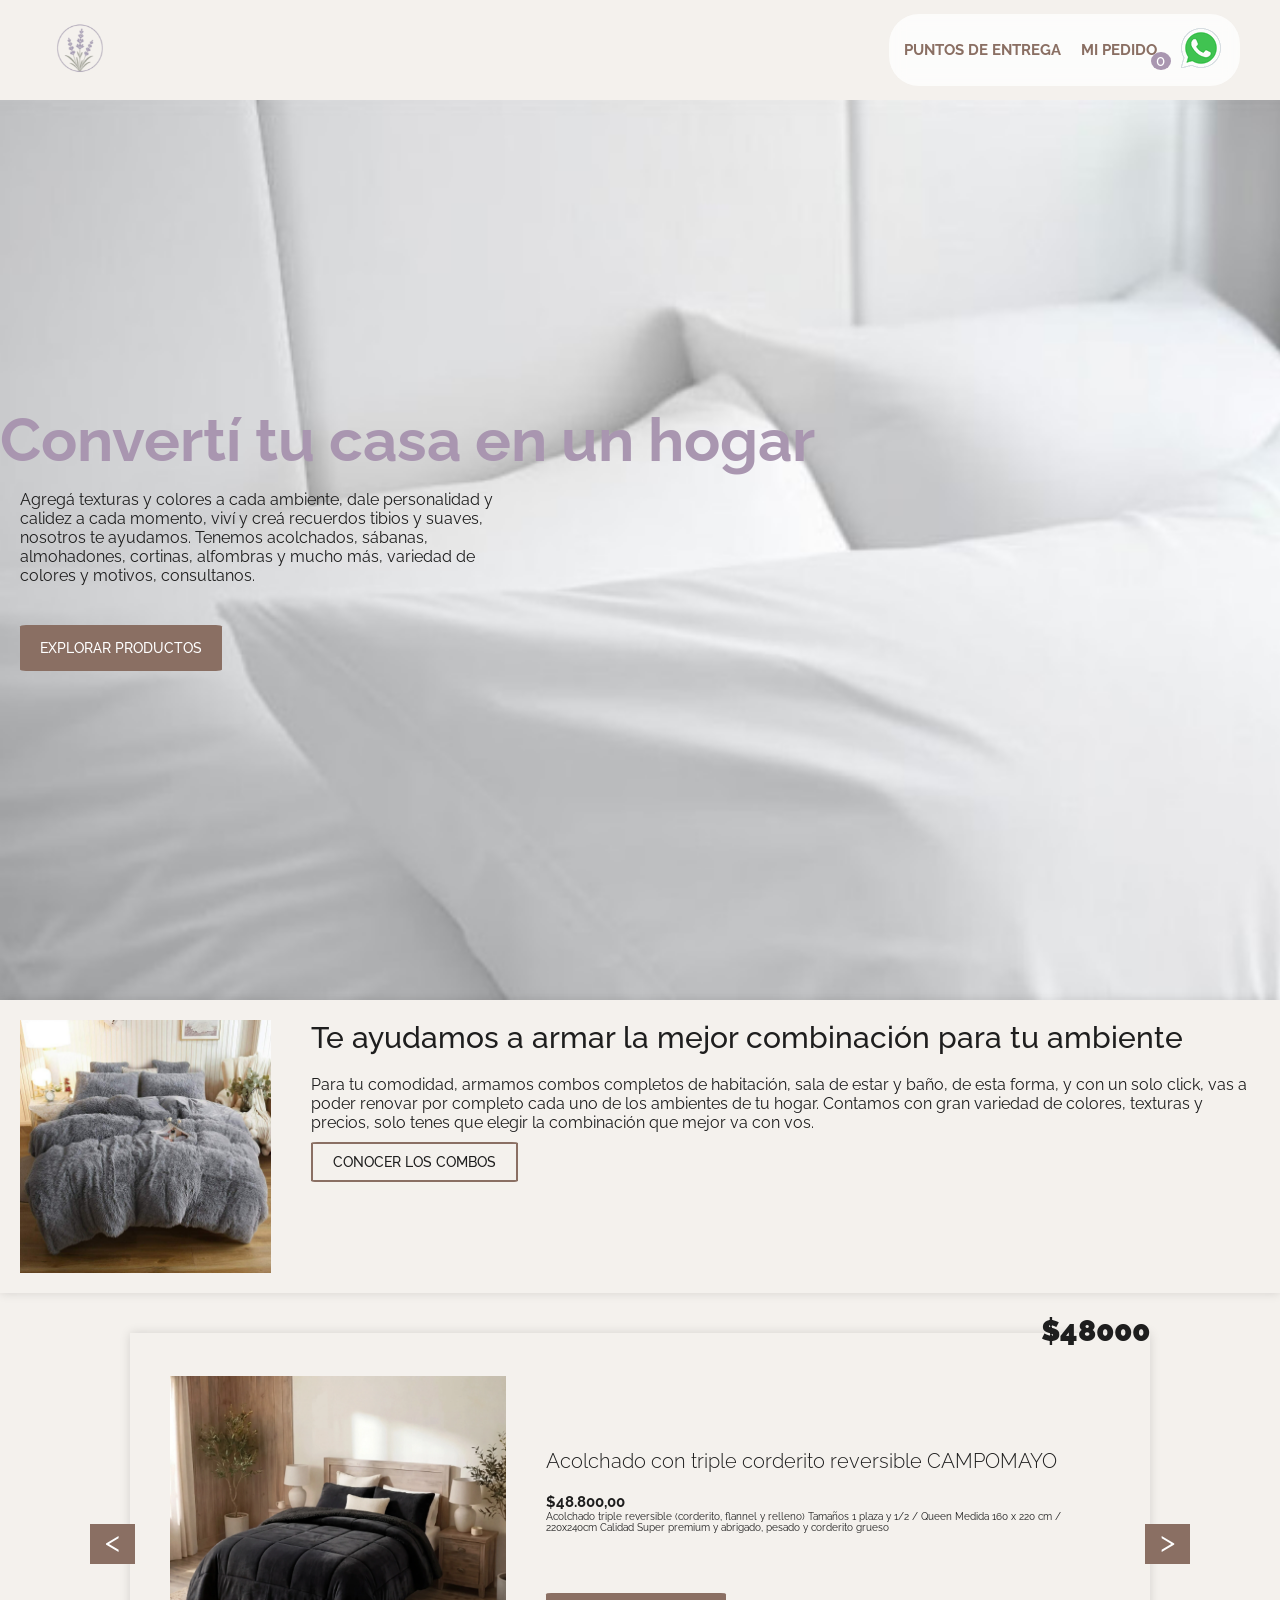
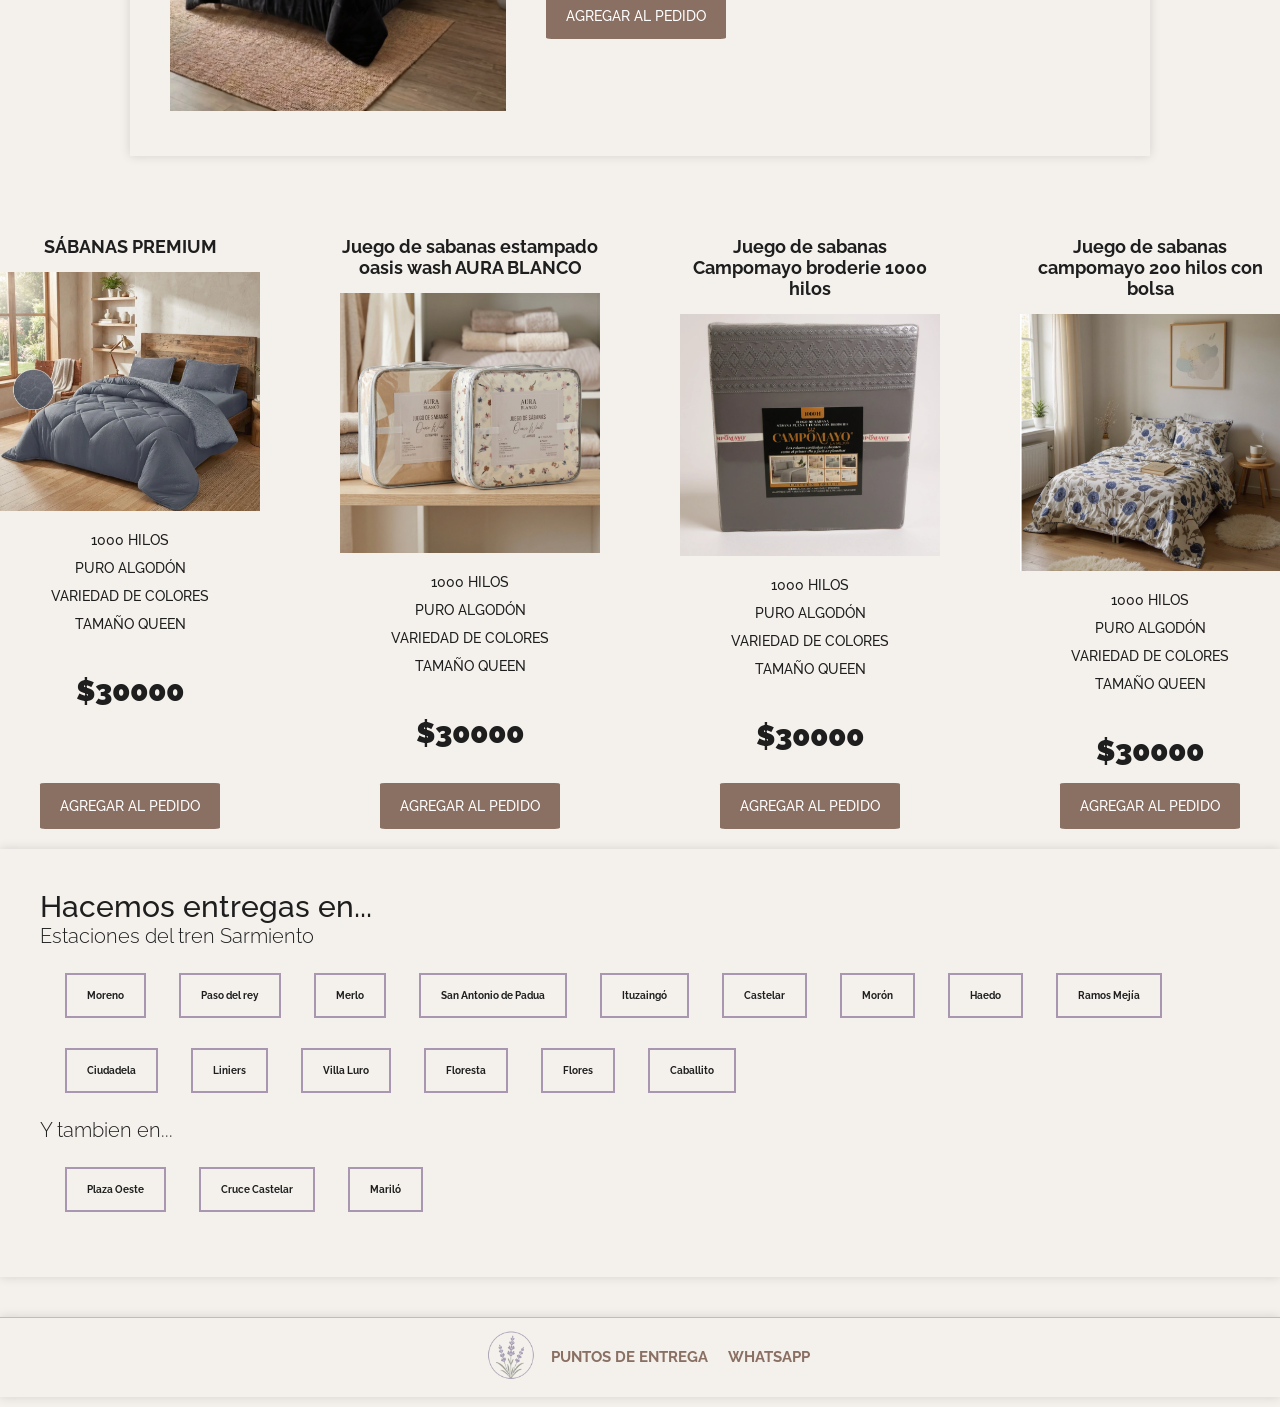
==== commit deea1996: "Agrega url a los puntos de entrega" ====
--- a/index.html
+++ b/index.html
@@ -44,11 +44,6 @@
                 </div>
             </div>
         </section>
-        <section class="brand-section">
-            <img src="./src/assets/images/cama-para-mascotas.png" alt="Logo1">
-            <img src="./src/assets/images/cama.png" alt="Logo2">
-            <img src="./src/assets/images/casa.png" alt="Logo3">
-        </section>
         <section class="presentation-section">
             <div class="presentation-container-image">
                 <img src="./src/assets/images/Principal.jpg" alt="imagenDePresentacion">
@@ -241,38 +236,90 @@
                         AGREGAR AL PEDIDO
                     </button>
                 </div>
-            </div>
+            </div>        
         </section>
+
         <section id="delivery-points" class="delivery-point-section">
             <h2> Hacemos entregas en... </h2>
             <h3>Estaciones del tren Sarmiento</h3>
             <div class="delivery-points">
-                <p>Moreno</p>
-                <p>Paso del rey</p>
-                <p>Merlo</p>
-                <p>San Antonio de Padua</p>
-                <p>Ituzaingó</p>
-                <p>Castelar</p>
-                <p>Morón</p>
-                <p>Haedo</p>
-                <p>Ramos Mejía</p>
-                <p>Ciudadela</p>
-                <p>Liniers</p>
-                <p>Villa Luro</p>
-                <p>Floresta</p>
-                <p>Flores</p>
-                <p>Caballito</p>
+                <a href="https://maps.app.goo.gl/WFAgdKAgY3PAn3Vs5"
+                target="_blank">
+                    Moreno
+                </a>
+                <a href="https://maps.app.goo.gl/HHGVVzS8d7WUt2K48"
+                target="_blank">
+                    Paso del rey
+                </a>
+                <a href="https://maps.app.goo.gl/vEF44fZ2r8SBxak98"
+                target="_blank">
+                    Merlo
+                </a>
+                <a href="https://maps.app.goo.gl/7FKvcshQ7xK2jYxn7"
+                target="_blank">
+                    San Antonio de Padua
+                </a>
+                <a href="https://maps.app.goo.gl/uzc9hoHH4uujoVQu7"
+                target="_blank">
+                    Ituzaingó
+                </a>
+                <a href="https://maps.app.goo.gl/Errne6jPeHuM8CAY6"
+                target="_blank">
+                    Castelar
+                </a>
+                <a href="https://maps.app.goo.gl/3H9fMVWM6nsdgoWw5"
+                target="_blank">
+                    Morón
+                </a>
+                <a href="https://maps.app.goo.gl/KvYeXxfiahktdPJH9"
+                target="_blank">
+                    Haedo
+                </a>
+                <a href="https://maps.app.goo.gl/ydnof5z7SwmZkoRc7"
+                target="_blank">
+                    Ramos Mejía
+                </a>
+                <a href="https://maps.app.goo.gl/eZ1LfdNEb5dGBQBE9"
+                target="_blank">
+                    Ciudadela
+                </a>
+                <a href="https://maps.app.goo.gl/F2u6RRLSfrefjDXU7"
+                target="_blank">
+                    Liniers
+                </a>
+                <a href="https://maps.app.goo.gl/TFpQuUNC9NjwRYRW6"
+                target="_blank">
+                    Villa Luro
+                </a>
+                <a href="https://maps.app.goo.gl/R4GDb2S5rw1LGoN79"
+                target="_blank">
+                    Floresta
+                </a>
+                <a href="https://maps.app.goo.gl/VyWiMLD9p7sqmBGJ8"
+                target="_blank">
+                    Flores
+                </a>
+                <a href="https://maps.app.goo.gl/A47u288wzt5PPXtX6"
+                target="_blank">
+                    Caballito
+                </a>
             </div>
             <h3>Y tambien en...</h3>
             <div class="delivery-points">
-                <p>Plaza Oeste</p>
-                <p>Cruce Castelar</p>
-                <p>Mariló</p>
+                <a href="https://maps.app.goo.gl/151P6EWdB4RkSQHV9"
+                target="_blank">
+                    Plaza Oeste
+                </a>
+                <a href="https://maps.app.goo.gl/WZPsKuFUfGJtmTeFA"
+                target="_blank">
+                    Cruce Castelar
+                </a>
+                <a href="https://maps.app.goo.gl/WaRGGNCdCgLMguZh8"
+                target="_blank">
+                    Mariló
+                </a>
             </div>
         </section>        
-        <div class="product" >
-            <button id="guardar" class="link-default">Guardar</button>
-        </div>
     </main>
     <footer>
         <div class="footer-container">
@@ -281,9 +328,8 @@
             </div>
             <nav class="nav-footer">
                 <ul>
-                    <li>PUNTOS DE ENTREGA</li>
-                    <li>WHATSAPP</li>
-                    <li>CARRITO</li>
+                    <li><a href="#delivery-points">PUNTOS DE ENTREGA</a></li>
+                    <li><a href="https://wa.me/" target="_blank">WHATSAPP</a></li>
                 </ul>
             </nav>
         </div>
--- a/styles.css
+++ b/styles.css
@@ -12,6 +12,17 @@
     margin: 2rem;
     border-radius: 3%;
 }
+
+h2{
+    font-weight: 500;
+    font-size: 3rem;
+}
+
+h3 {
+    font-weight: 300;
+    font-size: 2rem;
+}
+
 .link-default{
     display: inline-block;
     padding: 1.5rem 2rem;
@@ -36,12 +47,19 @@
     background-image: url(./src/assets/images/portada.jpg);
     background-size: cover;
 }
+
+header{
+    position: sticky;
+    top: 10px;
+}
+
 .header-nav {
     background-color: rgba(255, 255, 255, 0.75);
     backdrop-filter: blur(8px);
     padding: 10px 15px;
     border-radius: 30px;
     position: sticky;
+    top: 10px;
 }
 
 .grand-section h1{
@@ -157,10 +175,6 @@
     flex-shrink: 0;
 }
 
-.slide-container-description h3{
-    font-size: 2.2rem;
-}
-
 .slide-product-price{
     font-size: 3rem;
     font-weight: 900;
@@ -190,6 +204,7 @@
 
 .product .link-default {
     margin-top: auto;
+    margin-bottom: 2rem;
 }
 .product-img{
     width: 100%;
@@ -248,7 +263,7 @@
     padding: 4rem;
 }
 
-.delivery-point-section p{
+.delivery-point-section p, .delivery-points a{
     border: 0.2rem solid var(--primary-color);
     color: var(--black-color);
     display: inline-block;
@@ -266,12 +281,6 @@
 }
 .delivery-points{
     padding: 1rem;
-}
-
-.delivery-point-section h3{
-    font-size: 2rem;
-    color: var(--black-color);
-    margin: 1rem;
 }
 
 .mi-pedido{
--- a/common.css
+++ b/common.css
@@ -27,9 +27,9 @@
     color: var(--black-color);
 }
 header{
-    position: absolute;
     top: 0;
     width: 100%;
+    z-index: 1000;
 }
 
 a{
@@ -79,7 +79,7 @@
     font-size: 1.5rem;
     font-weight: 500;
 }
-p{
+p, delivery-points div{
     font-size: 1.6rem;
     margin-top: 2rem;
 }
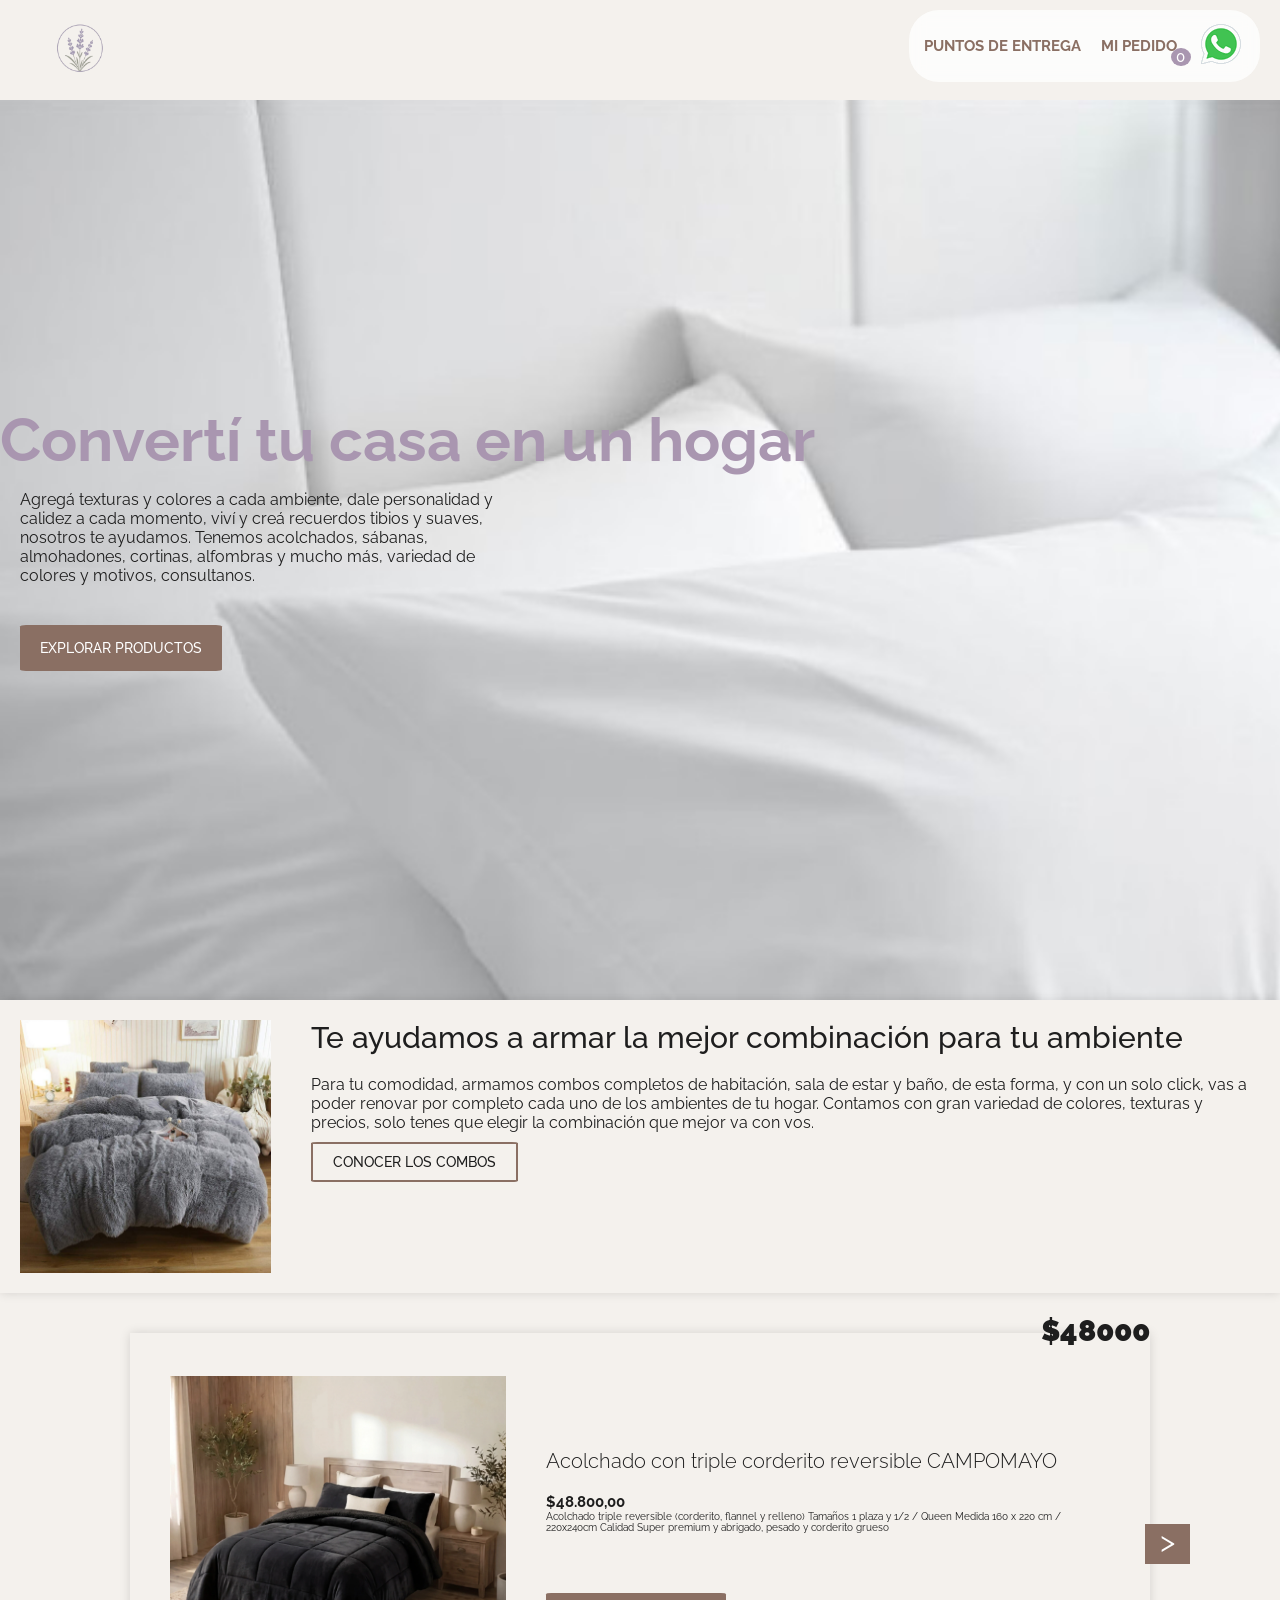
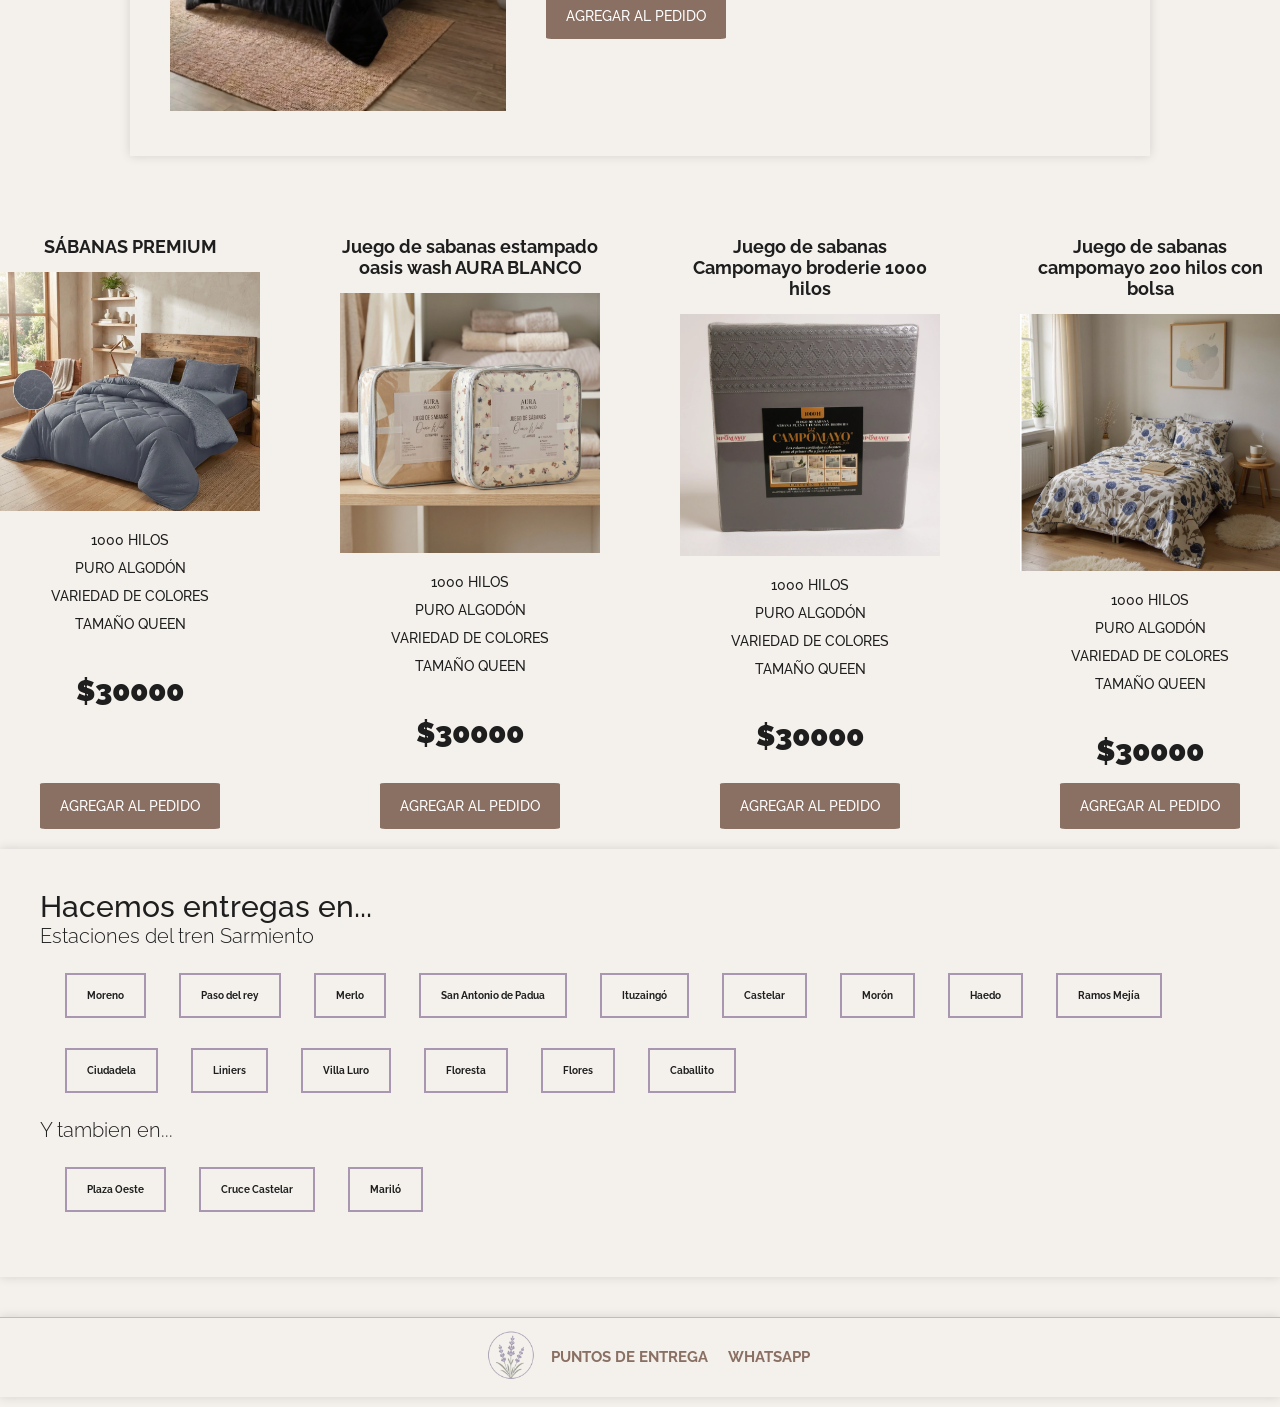
==== commit 282e3112: "Agrega Combos.html" ====
--- a/index.html
+++ b/index.html
@@ -14,7 +14,7 @@
 <body>
     <header>
         <div class="header-container">
-            <div class="logo-container">
+            <div class="logo-container" id="logo-container">
                 <img src="./src/assets/images/Serena_logo.png" alt="Lavandas logo de Serena">
             </div>
             <nav class="header-nav">
@@ -56,7 +56,7 @@
                     Contamos con gran variedad de colores, texturas y precios, solo tenes que elegir la combinación que 
                     mejor va con vos.
                 </p>
-                <a href="#" class="link-default link-presentation">CONOCER LOS COMBOS</a>
+                <a href="combos.html" class="link-default link-presentation">CONOCER LOS COMBOS</a>
             </div>
         </section>
         <section class="slider-product-section" id="slider-product-section">
@@ -324,7 +324,8 @@
     <footer>
         <div class="footer-container">
             <div class="footer-container-logo">
-                <img src="./src/assets/images/Serena_logo.png" alt="Logo Serena">
+                <a href="./index.html#logo-container"><img src="./src/assets/images/Serena_logo.png" alt="Logo Serena"></a>
+                
             </div>
             <nav class="nav-footer">
                 <ul>
--- a/styles.css
+++ b/styles.css
@@ -48,20 +48,6 @@
     background-size: cover;
 }
 
-header{
-    position: sticky;
-    top: 10px;
-}
-
-.header-nav {
-    background-color: rgba(255, 255, 255, 0.75);
-    backdrop-filter: blur(8px);
-    padding: 10px 15px;
-    border-radius: 30px;
-    position: sticky;
-    top: 10px;
-}
-
 .grand-section h1{
     font-size: 6rem;
     max-width: 70%;
--- a/common.css
+++ b/common.css
@@ -51,6 +51,18 @@
     max-width: 120rem;
     margin-inline: auto;
 }
+
+.header-nav {
+    background-color: rgba(255, 255, 255, 0.75);
+    backdrop-filter: blur(8px);
+    padding: 10px 15px;
+    border-radius: 30px;
+    position:fixed;
+    top: 10px;
+    right: 2rem;
+    z-index: 1000;
+}
+
 .grand-section{
     margin-top: 0;
     height: 100vh;
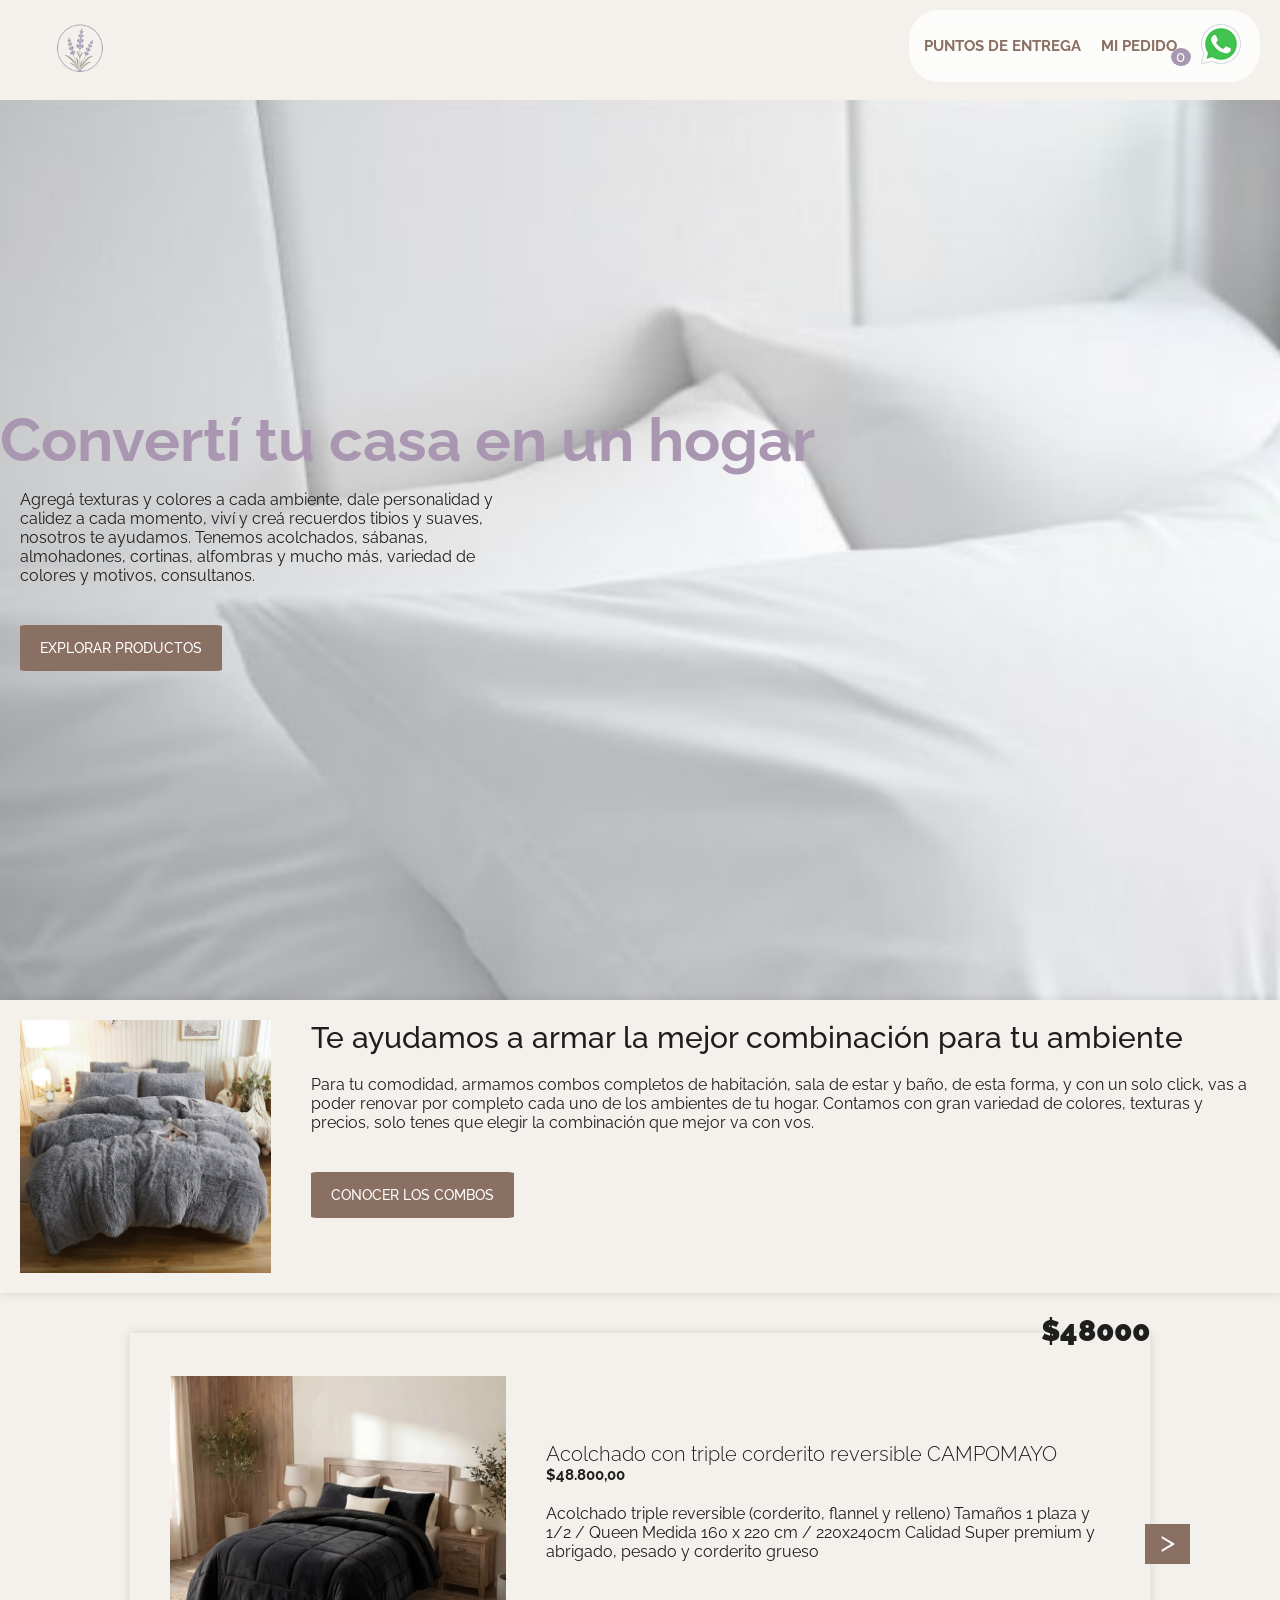
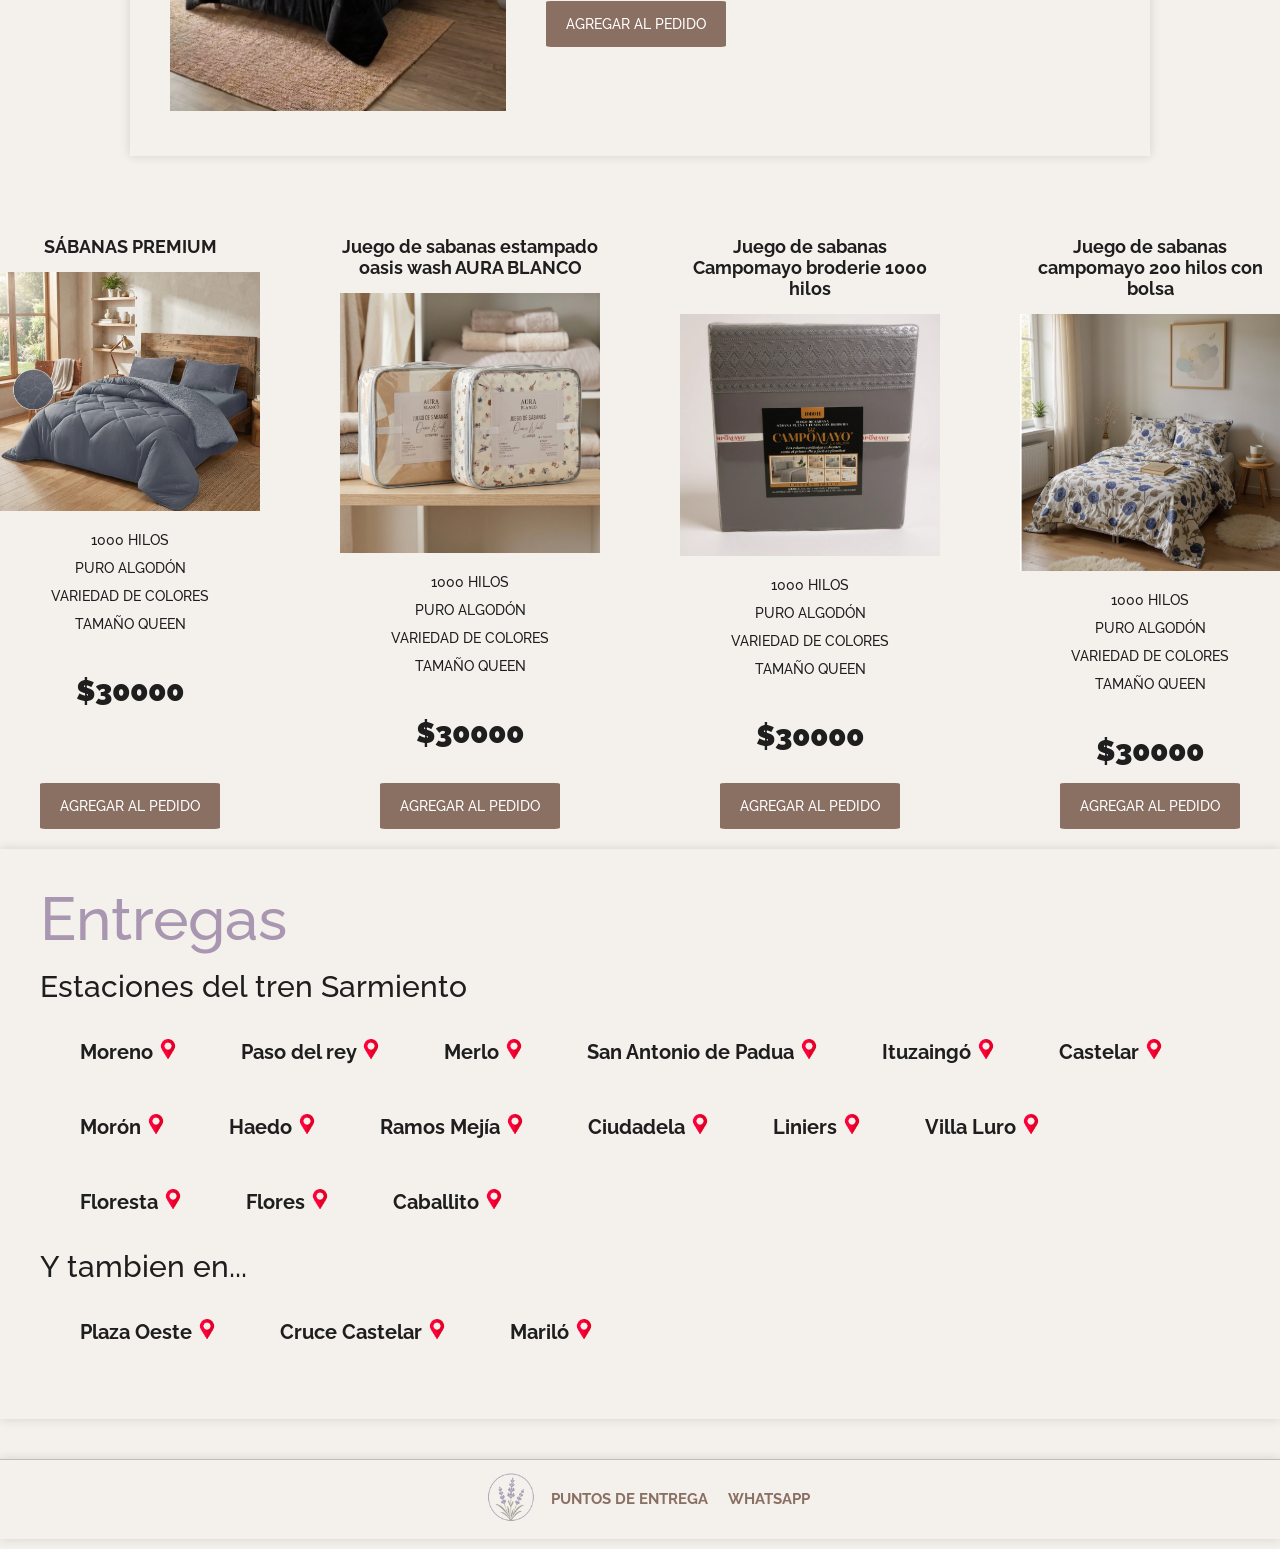
==== commit 0471d59d: "Agrega responsive" ====
--- a/index.html
+++ b/index.html
@@ -1,5 +1,5 @@
 <!DOCTYPE html>
-<html lang="en">
+<html lang="es">
 <head>
     <meta charset="UTF-8">
     <meta name="viewport" content="width=device-width, initial-scale=1.0">
@@ -56,7 +56,7 @@
                     Contamos con gran variedad de colores, texturas y precios, solo tenes que elegir la combinación que 
                     mejor va con vos.
                 </p>
-                <a href="combos.html" class="link-default link-presentation">CONOCER LOS COMBOS</a>
+                <a href="Combos.html" class="link-default link-presentation">CONOCER LOS COMBOS</a>
             </div>
         </section>
         <section class="slider-product-section" id="slider-product-section">
@@ -67,8 +67,8 @@
                     </div>
                     <div class="slide-container-description">
                         <h3>Acolchado con triple corderito reversible CAMPOMAYO</h3>
+                        <h1>$48.800,00</h1>
                         <p>
-                            <h1>$48.800,00</h1>
                             Acolchado triple reversible (corderito, flannel y relleno)
                             Tamaños	1 plaza y 1/2 / Queen
                             Medida	160 x 220 cm / 220x240cm
@@ -91,8 +91,8 @@
                     </div>
                     <div class="slide-container-description">
                         <h3>Manta de chenille Terra JEAN CARTIER</h3>
+                        <h1>$18.000,00</h1>
                         <p>
-                            <h1>$18.000,00</h1>
                             Manta de chenille Terra,
                             Medida	150 x 120 cm,
                             Colores	Rombo negro · Rombo vison
@@ -240,83 +240,101 @@
         </section>
 
         <section id="delivery-points" class="delivery-point-section">
-            <h2> Hacemos entregas en... </h2>
-            <h3>Estaciones del tren Sarmiento</h3>
+            <h2 class="entregas"> Entregas </h2>
+            <h2>Estaciones del tren Sarmiento</h2>
             <div class="delivery-points">
                 <a href="https://maps.app.goo.gl/WFAgdKAgY3PAn3Vs5"
                 target="_blank">
                     Moreno
+                    <img src="./src/assets/images/ubicacion.png" class="ubi" alt="logo ubicación">
                 </a>
                 <a href="https://maps.app.goo.gl/HHGVVzS8d7WUt2K48"
                 target="_blank">
                     Paso del rey
+                    <img src="./src/assets/images/ubicacion.png" class="ubi" alt="logo ubicación">
                 </a>
                 <a href="https://maps.app.goo.gl/vEF44fZ2r8SBxak98"
                 target="_blank">
                     Merlo
+                    <img src="./src/assets/images/ubicacion.png" class="ubi" alt="logo ubicación">
                 </a>
                 <a href="https://maps.app.goo.gl/7FKvcshQ7xK2jYxn7"
                 target="_blank">
                     San Antonio de Padua
+                    <img src="./src/assets/images/ubicacion.png" class="ubi" alt="logo ubicación">
                 </a>
                 <a href="https://maps.app.goo.gl/uzc9hoHH4uujoVQu7"
                 target="_blank">
                     Ituzaingó
+                    <img src="./src/assets/images/ubicacion.png" class="ubi" alt="logo ubicación">
                 </a>
                 <a href="https://maps.app.goo.gl/Errne6jPeHuM8CAY6"
                 target="_blank">
                     Castelar
+                    <img src="./src/assets/images/ubicacion.png" class="ubi" alt="logo ubicación">
                 </a>
                 <a href="https://maps.app.goo.gl/3H9fMVWM6nsdgoWw5"
                 target="_blank">
                     Morón
+                    <img src="./src/assets/images/ubicacion.png" class="ubi" alt="logo ubicación">
                 </a>
                 <a href="https://maps.app.goo.gl/KvYeXxfiahktdPJH9"
                 target="_blank">
                     Haedo
+                    <img src="./src/assets/images/ubicacion.png" class="ubi" alt="logo ubicación">
                 </a>
                 <a href="https://maps.app.goo.gl/ydnof5z7SwmZkoRc7"
                 target="_blank">
                     Ramos Mejía
+                    <img src="./src/assets/images/ubicacion.png" class="ubi" alt="logo ubicación">
                 </a>
                 <a href="https://maps.app.goo.gl/eZ1LfdNEb5dGBQBE9"
                 target="_blank">
                     Ciudadela
+                    <img src="./src/assets/images/ubicacion.png" class="ubi" alt="logo ubicación">
                 </a>
                 <a href="https://maps.app.goo.gl/F2u6RRLSfrefjDXU7"
                 target="_blank">
                     Liniers
+                    <img src="./src/assets/images/ubicacion.png" class="ubi" alt="logo ubicación">
                 </a>
                 <a href="https://maps.app.goo.gl/TFpQuUNC9NjwRYRW6"
                 target="_blank">
                     Villa Luro
+                    <img src="./src/assets/images/ubicacion.png" class="ubi" alt="logo ubicación">
                 </a>
                 <a href="https://maps.app.goo.gl/R4GDb2S5rw1LGoN79"
                 target="_blank">
                     Floresta
+                    <img src="./src/assets/images/ubicacion.png" class="ubi" alt="logo ubicación">
                 </a>
                 <a href="https://maps.app.goo.gl/VyWiMLD9p7sqmBGJ8"
                 target="_blank">
                     Flores
+                    <img src="./src/assets/images/ubicacion.png" class="ubi" alt="logo ubicación">
                 </a>
                 <a href="https://maps.app.goo.gl/A47u288wzt5PPXtX6"
                 target="_blank">
                     Caballito
-                </a>
-            </div>
-            <h3>Y tambien en...</h3>
+                    <img src="./src/assets/images/ubicacion.png" class="ubi" alt="logo ubicación">
+                </a>
+            </div>
+            <h2>Y tambien en...</h2>
             <div class="delivery-points">
                 <a href="https://maps.app.goo.gl/151P6EWdB4RkSQHV9"
                 target="_blank">
                     Plaza Oeste
+                    <img src="./src/assets/images/ubicacion.png" class="ubi" alt="logo ubicación">
                 </a>
                 <a href="https://maps.app.goo.gl/WZPsKuFUfGJtmTeFA"
                 target="_blank">
                     Cruce Castelar
+                    <img src="./src/assets/images/ubicacion.png" class="ubi" alt="logo ubicación">
                 </a>
                 <a href="https://maps.app.goo.gl/WaRGGNCdCgLMguZh8"
                 target="_blank">
                     Mariló
+                    <img src="./src/assets/images/ubicacion.png" class="ubi" alt="logo ubicación">
                 </a>
             </div>
         </section>        
--- a/styles.css
+++ b/styles.css
@@ -1,53 +1,3 @@
-.max-content{
-    max-width: 150rem;
-    margin-inline: auto;
-}   
-
-.container p{
-    max-width: 40%;
-    font-size: 1.6rem;
-    margin: 2rem;
-}
-.container a{
-    margin: 2rem;
-    border-radius: 3%;
-}
-
-h2{
-    font-weight: 500;
-    font-size: 3rem;
-}
-
-h3 {
-    font-weight: 300;
-    font-size: 2rem;
-}
-
-.link-default{
-    display: inline-block;
-    padding: 1.5rem 2rem;
-    text-decoration: none;
-    font-size: 1.4rem;
-    font-weight: 500;
-    background-color: var(--secondary-color);
-    color: white;
-    margin-top: 4rem;
-    border: none;
-    border-radius: 3%;
-    transition: all .3s ease;
-}
-
-.link-default:hover{
-    transform: scale(1.1);
-    cursor: pointer;
-}
-.container{
-    height: 100vh;
-    align-content: center;
-    background-image: url(./src/assets/images/portada.jpg);
-    background-size: cover;
-}
-
 .grand-section h1{
     font-size: 6rem;
     max-width: 70%;
@@ -64,29 +14,18 @@
     color: var(--black-color);
 }
 
-.brand-section{
-    margin-top: 0;
-    display: flex;
-    justify-content: center;
-    align-items: center;
-    gap: 6rem;
-    height: 10rem;
-    background-color: #ffff;
-}
-
-.brand-section img{
-    height: 5rem;
-    object-fit: scale-down;
-    filter: grayscale(1);
-}
-
 .presentation-section{
     display: flex;
     gap: 4rem;
     box-shadow: 0 0 1rem #0002;
     padding: 2rem;
 }
-
+.container{
+    height: 100vh;
+    align-content: center;
+    background-image: url(./src/assets/images/portada.jpg);
+    background-size: cover;
+}
 .presentation-container-image{
     flex-basis: 50%;
     max-height: 50rem;
@@ -101,11 +40,6 @@
     flex-basis: 50%;
     padding: 2rem;
     align-content: center;
-}
-
-.presentation-max-content{
-    max-width: 70%;
-    margin-inline: auto;
 }
 
 .slider-product-section{
@@ -169,79 +103,6 @@
     right: 0;
 }
 
-.product-title{
-    text-align: center;
-}
-
-.products-container{
-    margin-top: 4rem;
-    display: flex;
-    gap: 8rem;
-    align-items: stretch;
-}
-
-.product{
-    flex: 1;
-    display: flex;
-    flex-direction: column;
-    align-items: center;
-    
-}
-
-.product .link-default {
-    margin-top: auto;
-    margin-bottom: 2rem;
-}
-.product-img{
-    width: 100%;
-    height: 260px;
-    object-fit: contain;
-}
-
-.product-name{
-    text-align: center;
-    font-size: 1.8rem;
-}
-
-.product > ul > li{
-    font-size: 1.4rem;
-    font-weight: 500;
-    list-style: none;
-    line-height: 2;
-    text-align: center;
-}
-
-.product-price{
-    font-size: 3rem;
-    font-weight: 900;
-    text-align: center;
-}
-
-.link-product{
-    display: block;
-    width: max-content;
-    margin-inline: auto;
-}
-
-.products-container .product {
-    gap: 1.5rem;
-}
-
-footer{
-    margin-top: 4rem;
-    padding: 2rem 8rem;
-    height: 8rem;
-    display: flex;
-    justify-content: space-between;
-    align-items: center;
-    border-top: 1px solid #5555;
-    box-shadow: 0 0 1rem #0002;
-}
-
-.footer-container-logo{
-    width: 8rem;
-}
-
 .delivery-point-section{
     display: flex;
     flex-direction: column;
@@ -250,14 +111,30 @@
 }
 
 .delivery-point-section p, .delivery-points a{
-    border: 0.2rem solid var(--primary-color);
+    border: none;
     color: var(--black-color);
     display: inline-block;
-    padding: 1.5rem 2rem;
+    padding: 1rem 1.5rem;
     font-weight: 700;
     margin: 1.5rem;
+    font-size: 2rem;
 
     transition: all .3s ease;
+}
+
+.entregas{
+    font-size: 6rem;
+    max-width: 70%;
+    color: var(--primary-color);
+    text-wrap: balance;
+    line-height: 1;
+    margin-bottom: 2rem;
+}
+
+.ubi{
+    width: 2rem;
+    height: auto;
+    padding-top: -2rem;
 }
 .delivery-point-section p:hover{
     background-color: var(--primary-color);
@@ -269,27 +146,6 @@
     padding: 1rem;
 }
 
-.mi-pedido{
-    position: relative;
-}
-
-.numero{
-    position: absolute;
-    display: inline-block;
-    margin-top: 1rem;
-    margin-left: -1rem;
-    height: 2rem;
-    width: 2rem;
-    background-color: var(--primary-color);
-    border-radius: 50%;
-    color: var(--bg-color);
-}
-
-.mis-pedidos{
-    display: inline-block;
-    margin-top: 1rem;
-}
-
 .marcador{
     background-color: #A996B0;
     color: white;
@@ -348,4 +204,50 @@
         width: fit-content;
         margin-inline: auto;
     }
+}
+
+@media(max-width: 480px){
+    .slider-container{
+        display: flex;
+        gap: 2rem;
+        padding: 2rem 7.5%;
+
+        overflow-x: auto;
+        scroll-snap-type: x mandatory;
+        scrollbar-width: none;
+        transform: none !important;
+        transition: none;
+    }
+
+    .slider-container::-webkit-scrollbar{
+        display: none;
+    }
+
+
+    .slide-product{
+        gap: 2rem;
+        padding: 1rem;
+    
+        flex: 0 0 85%;
+        scroll-snap-align: center;
+    }
+
+    .container p{
+        text-align: center;
+        width: 100%;
+    }
+
+    .arrow{
+        display: none !important;
+    }
+
+    .delivery-point-section p, .delivery-points a{
+
+        padding: 0.3rem 0.7rem;
+        font-weight: 500;
+        font-size: 1.5rem;
+
+        transition: all .3s ease;
+    }
+
 }
--- a/common.css
+++ b/common.css
@@ -42,7 +42,54 @@
 a:hover{
     font-size: 1.7rem;
 }
-
+.max-content{
+    max-width: 150rem;
+    margin-inline: auto;
+}   
+
+.container{
+    align-content: center;
+    background-size: cover;
+}
+
+.container p{
+    max-width: 40%;
+    font-size: 1.6rem;
+    margin: 2rem;
+}
+.container a{
+    margin: 2rem;
+    border-radius: 3%;
+}
+
+h2{
+    font-weight: 500;
+    font-size: 3rem;
+}
+
+h3 {
+    font-weight: 300;
+    font-size: 2rem;
+}
+
+.link-default{
+    display: inline-block;
+    padding: 1.5rem 2rem;
+    text-decoration: none;
+    font-size: 1.4rem;
+    font-weight: 500;
+    background-color: var(--secondary-color);
+    color: white;
+    margin-top: 4rem;
+    border: none;
+    border-radius: 3%;
+    transition: all .3s ease;
+}
+
+.link-default:hover{
+    transform: scale(1.1);
+    cursor: pointer;
+}
 .header-container, .footer-container{
     display: flex;
     justify-content: space-between;
@@ -75,6 +122,10 @@
     width: 8rem;
 }
 
+.mi-pedido{
+    position: relative;
+}
+
 .footer-container-logo{
     width: 8rem;
 }
@@ -98,4 +149,103 @@
 
 img{
     width: 100%;
+}
+
+.product-title{
+    text-align: center;
+}
+
+.products-container{
+    margin-top: 4rem;
+    display: flex;
+    gap: 8rem;
+    align-items: stretch;
+}
+
+.product{
+    flex: 1;
+    display: flex;
+    flex-direction: column;
+    align-items: center;
+    
+}
+
+.product .link-default {
+    margin-top: auto;
+    margin-bottom: 2rem;
+}
+.product-img{
+    width: 100%;
+    height: 260px;
+    object-fit: contain;
+}
+
+.product-name{
+    text-align: center;
+    font-size: 1.8rem;
+}
+
+.product > ul > li{
+    font-size: 1.4rem;
+    font-weight: 500;
+    list-style: none;
+    line-height: 2;
+    text-align: center;
+}
+
+.product-price{
+    font-size: 3rem;
+    font-weight: 900;
+    text-align: center;
+}
+
+.link-product{
+    display: block;
+    width: max-content;
+    margin-inline: auto;
+}
+
+.products-container .product {
+    gap: 1.5rem;
+}
+
+.marcador{
+    background-color: #A996B0;
+    color: white;
+    width: 1.3em;
+    border-radius: 50%;
+    display: flex;
+    align-items: center;
+    justify-content: center;
+    position: absolute;
+    left: 7rem;
+    top: 1.1rem;
+}
+
+footer{
+    margin-top: 4rem;
+    padding: 2rem 8rem;
+    height: 8rem;
+    display: flex;
+    justify-content: space-between;
+    align-items: center;
+    border-top: 1px solid #5555;
+    box-shadow: 0 0 1rem #0002;
+}
+
+.footer-container-logo{
+    width: 8rem;
+}
+@media(max-width: 480px){
+    .container p{
+        max-width: 80%;
+    }
+    .container a{
+        display: block;
+        margin: 0 auto;
+    }
+
+    .container h1{
+        text-align: center;
+    }
 }
